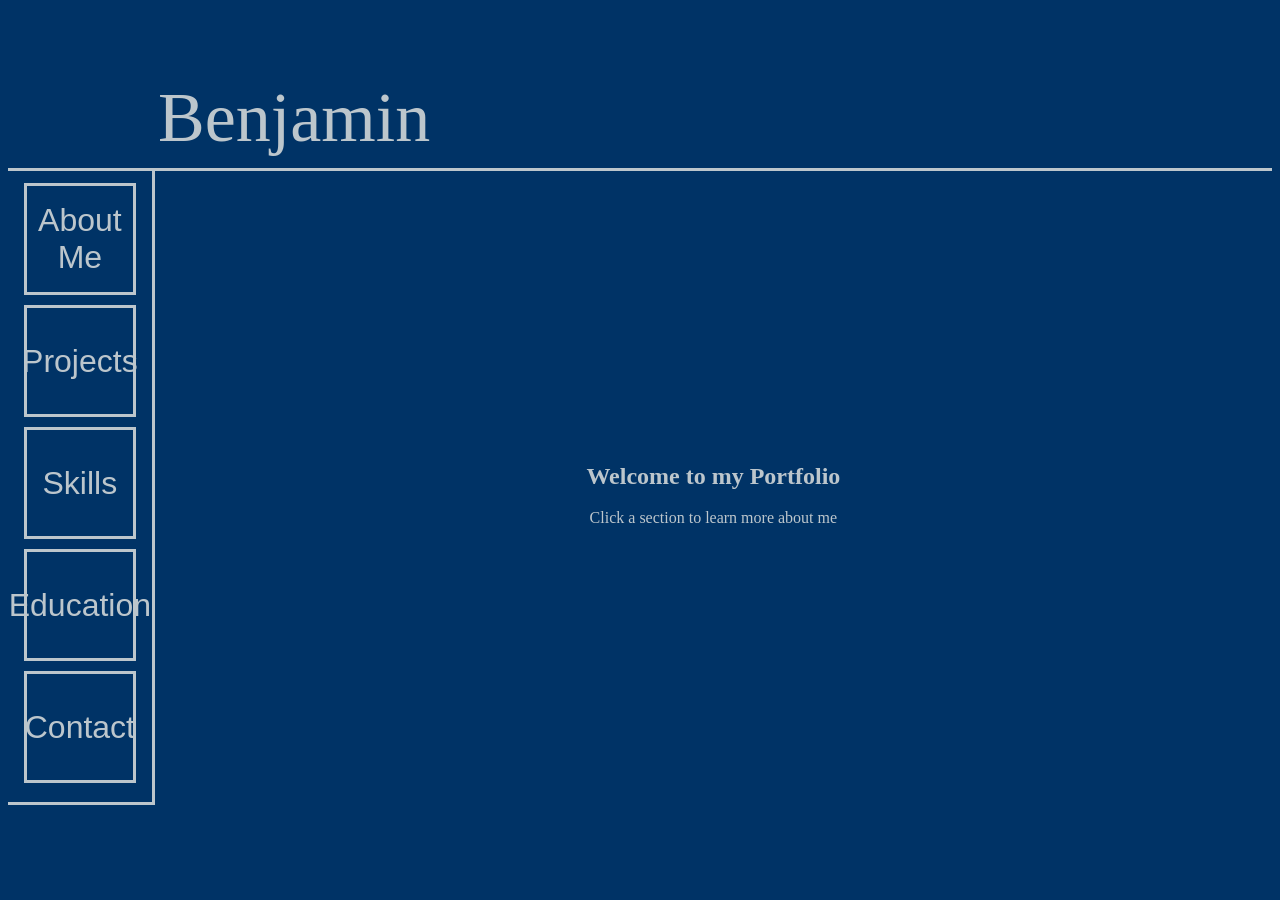
==== index.html @ 89cc456a "Add files via upload" ====
<!DOCTYPE html>
<html lang="en">
<head>
    <meta charset="UTF-8">
    <meta name="viewport" content="width=device-width, initial-scale=1.0">
    <link rel="stylesheet" href="style.css">
    <title>Document</title>
</head>
<body>
    <div>
        <div class="heading">
            <div class="name">
                <p>Benjamin Allison</p>
            </div>
        </div>
        <div class="content">
            <div class="left">
                <button class="card" onclick="openContent(event, 'about')">About Me</button>
                <button class="card" onclick="openContent(event, 'projects')">Projects</button>
                <button class="card" onclick="openContent(event, 'skills')">Skills</button>
                <button class="card" onclick="openContent(event, 'education')">Education</button>
                <button class="card" onclick="openContent(event, 'contact')">Contact</button>
            </div>
            <div class="right">
                <div id="default">
                    <h2>Welcome to my Portfolio</h2>
                    <p>Click a section to learn more about me</p>
                </div>
                <div id="about" class="card-content">
                <h>About Me</h>
                <p>
                    Hi, I’m Benjamin Allison, a computer science student with an associate degree in CS and a passion for using data to make a meaningful impact. I’m eager to explore opportunities in software development, data analytics, and backend engineering, where I can leverage my technical skills to solve real-world problems.
                </p>
                <h>My Work & Mission</h>
                <p>
                    Throughout my career, I’ve been driven by a desire to give back to the community through technology and problem-solving:
                </p>    
                <ul>
                    <li>Data for Social Good – At Cool Culture, I helped track down missing funds to ensure low-income families continued to have access to art.</li>
                    <li>Financial Management for Nonprofits – I worked with a nonprofit dedicated to helping displaced and abused women by ensuring their funds were managed effectively.</li>
                    <li>Education & Mentorship – For the past three years, I’ve been a substitute teacher, fostering a love of learning in children and shaping the next generation.</li>
                </ul>
                
                </div>
                <div id="education" class="card-content">
                    <h>Education</h>
                    <p>Bachelor of Science in Computer Science (Expected April 2025) | University of the People | GPA: 3.3+</p>
                    <p>Associate of Science in Computer Science (2024) | University of the People | GPA: 3.8</p>
                    <p>Certificate in Network and Application Security (2024) | University of the People</p>
                    <h>Relevant Coursework</h>
                    <ul>
                        <p>Web Development, Software Development </p>
                        <p>Data & Algorithms, Big Data, Information Retrieval</p>
                        <p>Operating Systems, Mobile App Development</p>
                        <p>Application Security, Databases</p>
                    </ul>
                </div>
                <div id="projects" class="card-content"> <div id="carousel" class="carousel">
                    <button class="carousel-prev" onclick="moveSlide(-1)">&#10094;</button>
                    <div class="carousel-slides">
                        <div class="carousel-slide project1">
                            <h1><a target="_blank" style=" color: inherit" href='https://genreinsights.vercel.app'>Steam Genre Insight</a></h1>
                            <p>The Steam Genre Distribution Site is a web application that analyzes a user's Steam library to provide insights into their game genre distribution, spending habits, and playtime allocation. The site also calculates genre diversity using Simpson's Diversity Index to help users understand their purchasing patterns.</p>
                            <h1>Key Features</h1>
                            <p>Retrieves a user's Steam library information via Steam's API</p>
                            <p>Calculates and visualizes genre distribution as a chart</p>
                            <p>Calculates Simpson's diversity index for genre variety assessment</p>
                            <h>Technologies</h>
                            <p>Python</p>
                            <p>Flask</p>
                            <p>PostgreSQL</p>
                            <p>HTML</p>
                            <p>CSS</p>
                            <p>JavaScript</p>
                            <p>Steam API</p>
                        </div>
                        <div class="carousel-slide">
                            <h><a target="_blank" style=" color: inherit" href='https://github.com/BenjaminAllison11/indexer'>Corpora Indexer</a></h>
                            <p>This project is a search engine that indexes a corpus of text documents. The indexer can be used to search for words in the corpus, and it will return a list of documents that contain the word, as well as the number of times the word appears in each document. The indexer also saves this information in a SQLite database.</p>
                            <h>Technologies</h>
                            <p>Python</p>
                            <p>SQLite</p>
                        </div>
                        <div class="carousel-slide">
                            <h><a target="_blank" style=" color: inherit" href='https://github.com/BenjaminAllison11/Graph-Coloring-Algorithm-Implementation'>Graph Coloring Algorithm Implementation</a></h>
                            <p>This project implements a graph coloring algorithm in Python, designed to solve the classic graph coloring problem. The algorithm determines the minimum number of colors required to color the vertices of a graph such that no two adjacent vertices share the same color. This implementation utilizes a backtracking approach to explore possible color assignments and efficiently find a valid solution.</p>
                            <h>Key Features</h>
                            <p>The graph is represented using an adjacency matrix, allowing for flexible representation of various graph structures.</p>
                            <p>Implements a recursive backtracking algorithm to explore different color combinations.</p>
                            <p>Includes a "safe" function to check if a color assignment is valid.</p>
                            <h>Technologies</h>
                            <p>Python</p>
                        </div>
                    </div>
                    <button class="carousel-next" onclick="moveSlide(1)">&#10095;</button>
                </div></div>
                <div id="skills" class="card-content"><h2>Skills</h2>
                    <ul>
                      <p><strong>Programming Languages:</strong> Python, JavaScript, Java</p>
                      <p><strong>Frontend:</strong> React, HTML, CSS, Tailwind CSS, Bootstrap</p>
                      <p><strong>Backend:</strong> Node.js, Express.js, Flask</p>
                      <p><strong>Database:</strong> PostgreSQL, MySQL</p>
                    </ul></div>
                <div id="contact" class="card-content"><a style=" color: inherit" href="mailto:email@example.com">Email: benjjallison@gmail.com</a>
                    <a style=" color: inherit" href="https://github.com/BenjaminAllison11">GitHub</a>
                    <a style=" color: inherit" href="https://www.linkedin.com/in/benjamin-allison-22947a272/">LinkedIn</a>
                    <a style=" color: inherit" href="Resume2_25.pdf">Resume</a>
                </div>
            </div>

        </div>
    </div>
    <script src="script.js"></script>
</body>
</html>
---- style.css ----
body{
    background-color: #003366;
}

.heading {
    background-color: #003366;
    margin: 0;
    padding: 0;
    overflow: hidden;
    display: flex;
    border-bottom: 3px solid #BCC6CC;
    height: 10rem;
}

.name {
    padding-right: 1000px;
    padding-left: 150px;
}

.name {
    font-size: 70px;
    color: #BCC6CC;
    text-align: center;
  }

.content{
    display: flex;
}
.card {
    border: 3px solid #BCC6CC;
    height:7rem;
    transition: 0.3s;
    text-align: center;
    width: 100%;
    display: flex;
    align-items: center;
    justify-content: center;
    background-color: #003366;
    margin-top: 10px;
    cursor: pointer;
    color: #BCC6CC;
    font-size: 2rem;
  }
.card:hover {
    box-shadow: 0 8px 16px 5px #BCC6CC;
  }
  

.left {
    padding: 2px 16px;
    width: 10%;
    overflow: hidden;
    border-bottom: 3px solid #BCC6CC
  } 

.card.active {
    background-color: #BCC6CC;
    color: #003366;
}

.right{
    padding-top: 10px;
    height: 39rem;
    border-left: 3px solid #BCC6CC;
    text-align: center;
    width: 100%;
    display: flex;
    align-items: center;
    justify-content: center;
    color: #BCC6CC;
    font-size: 1.70rem;
}

.card-content {
    display: none;
}


#default {
    display: block;
    text-align: center;
    font-size: 1rem;
    color: #BCC6CC;
}

.carousel {
    position: relative;
    width: 80%;
    margin: 0 auto;
    overflow: hidden;
}

.carousel-slides {
    display: flex;
    transition: transform 0.5s ease;
}

.carousel-slide {
    min-width: 100%;
    box-sizing: border-box;
    text-align: center;
    color: #BCC6CC;
}
.project1{
    font-size: .9rem;
}
.carousel-prev, .carousel-next {
    position: absolute;
    top: 50%;
    transform: translateY(-50%);
    background-color: #003366;
    color: #BCC6CC;
    border: none;
    padding: 10px;
    cursor: pointer;
    font-size: 2rem;
    z-index: 1;
}

.carousel-prev {
    left: 10px;
}

.carousel-next {
    right: 10px;
}

a:link {
    text-decoration: underline;
}

#contact a {
    padding-right: 10px;
    padding-left: 10px;
}
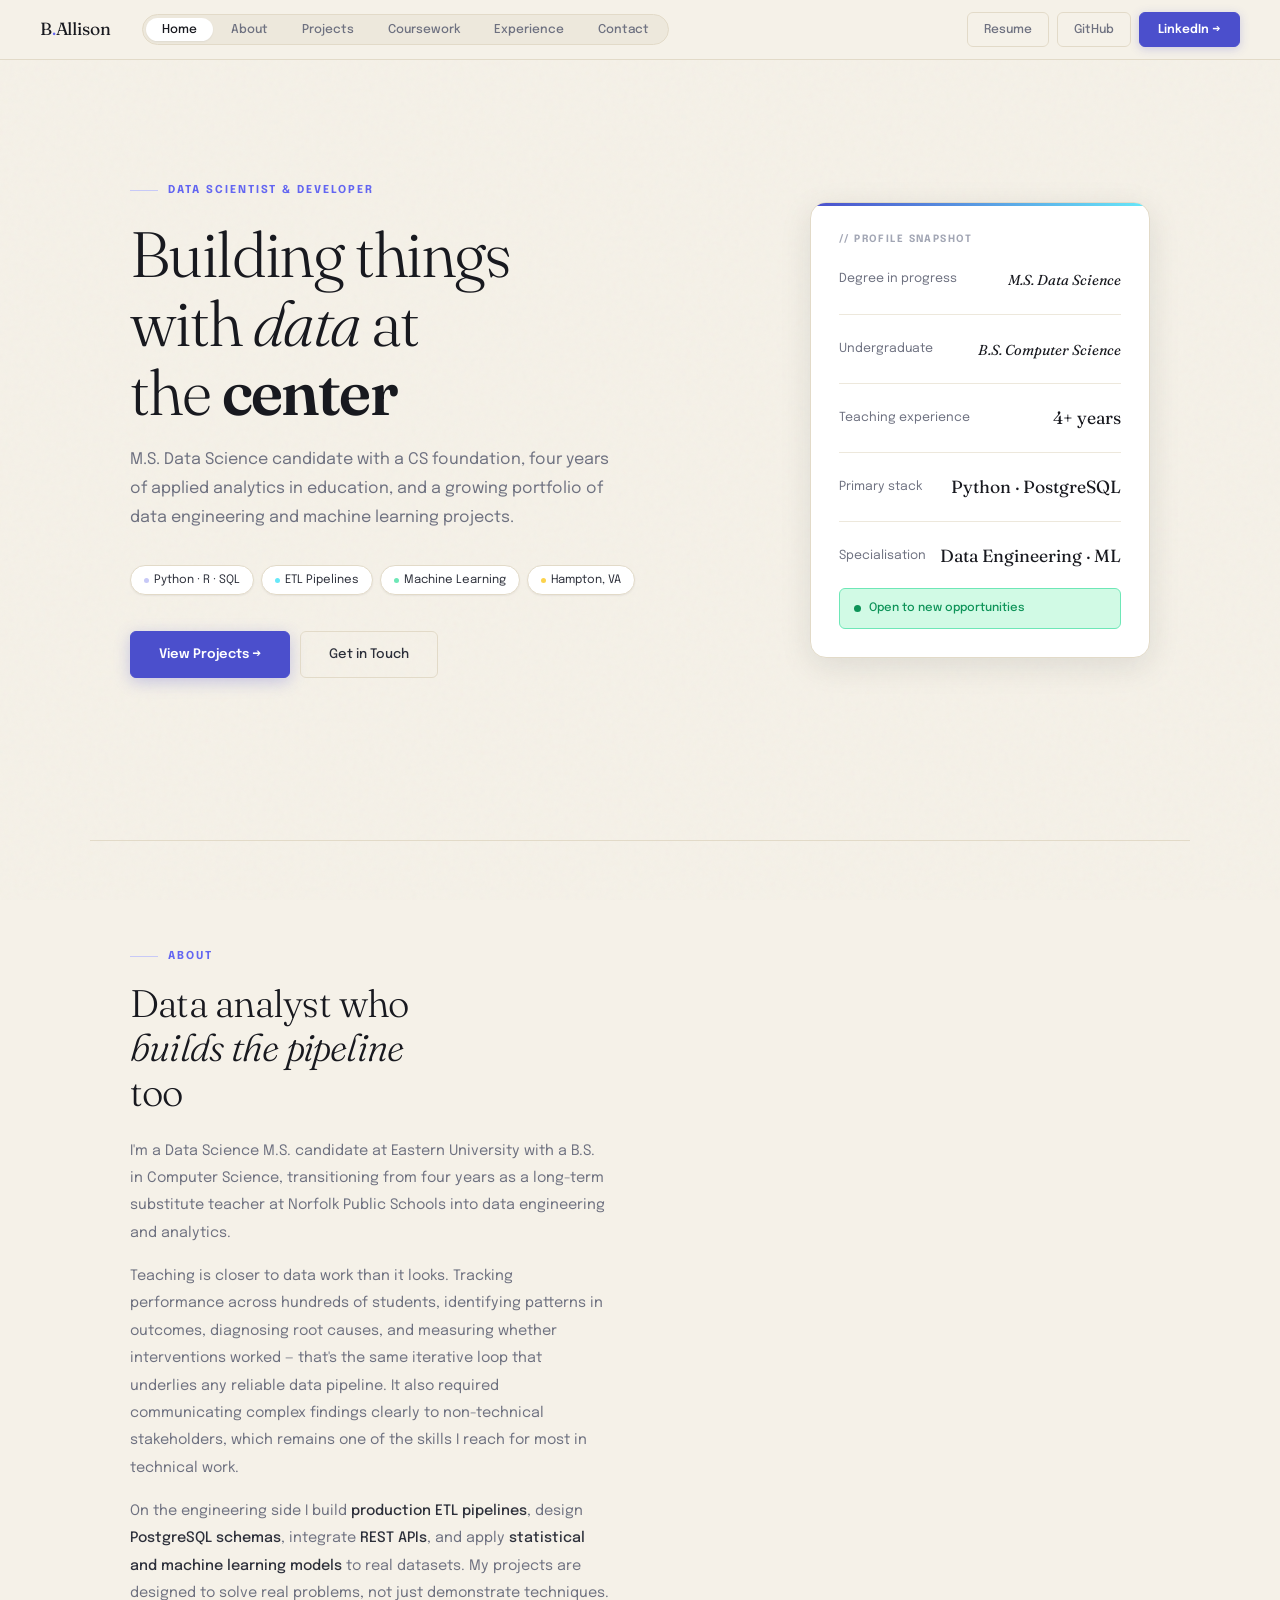
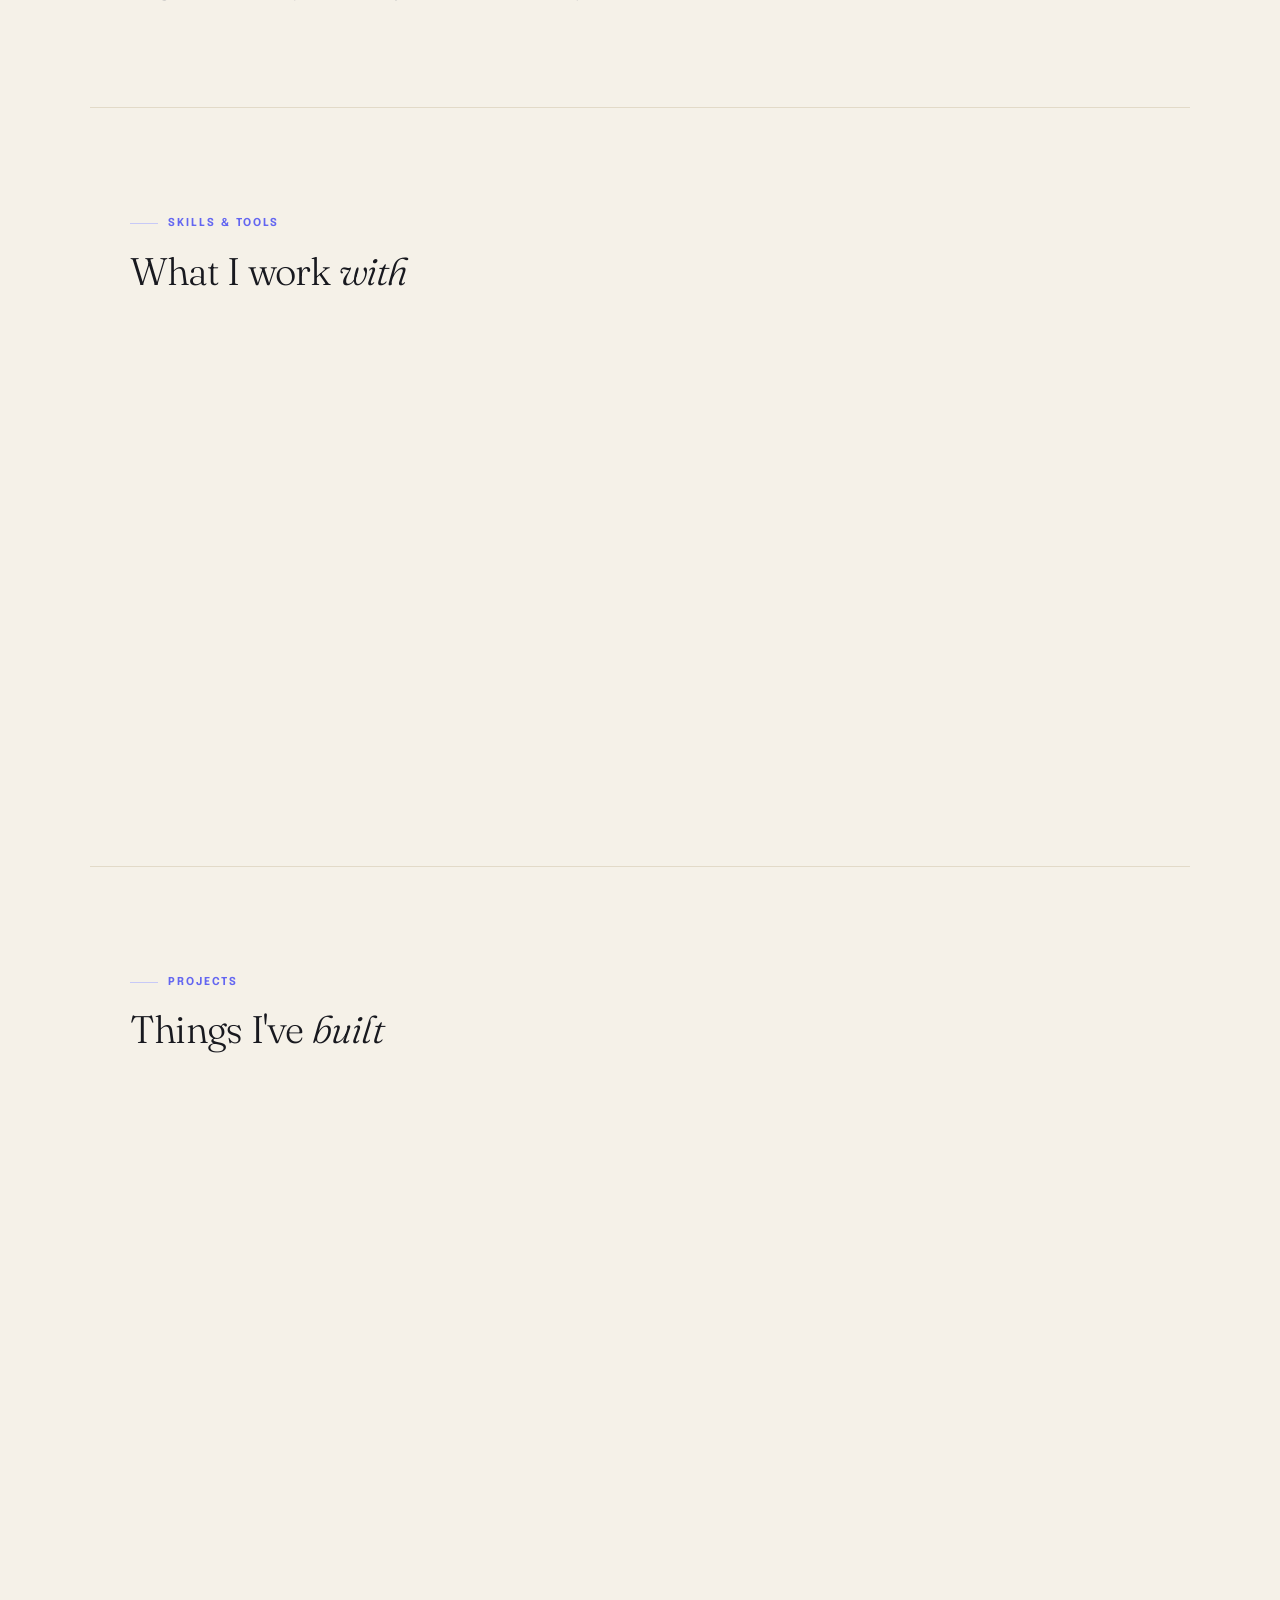
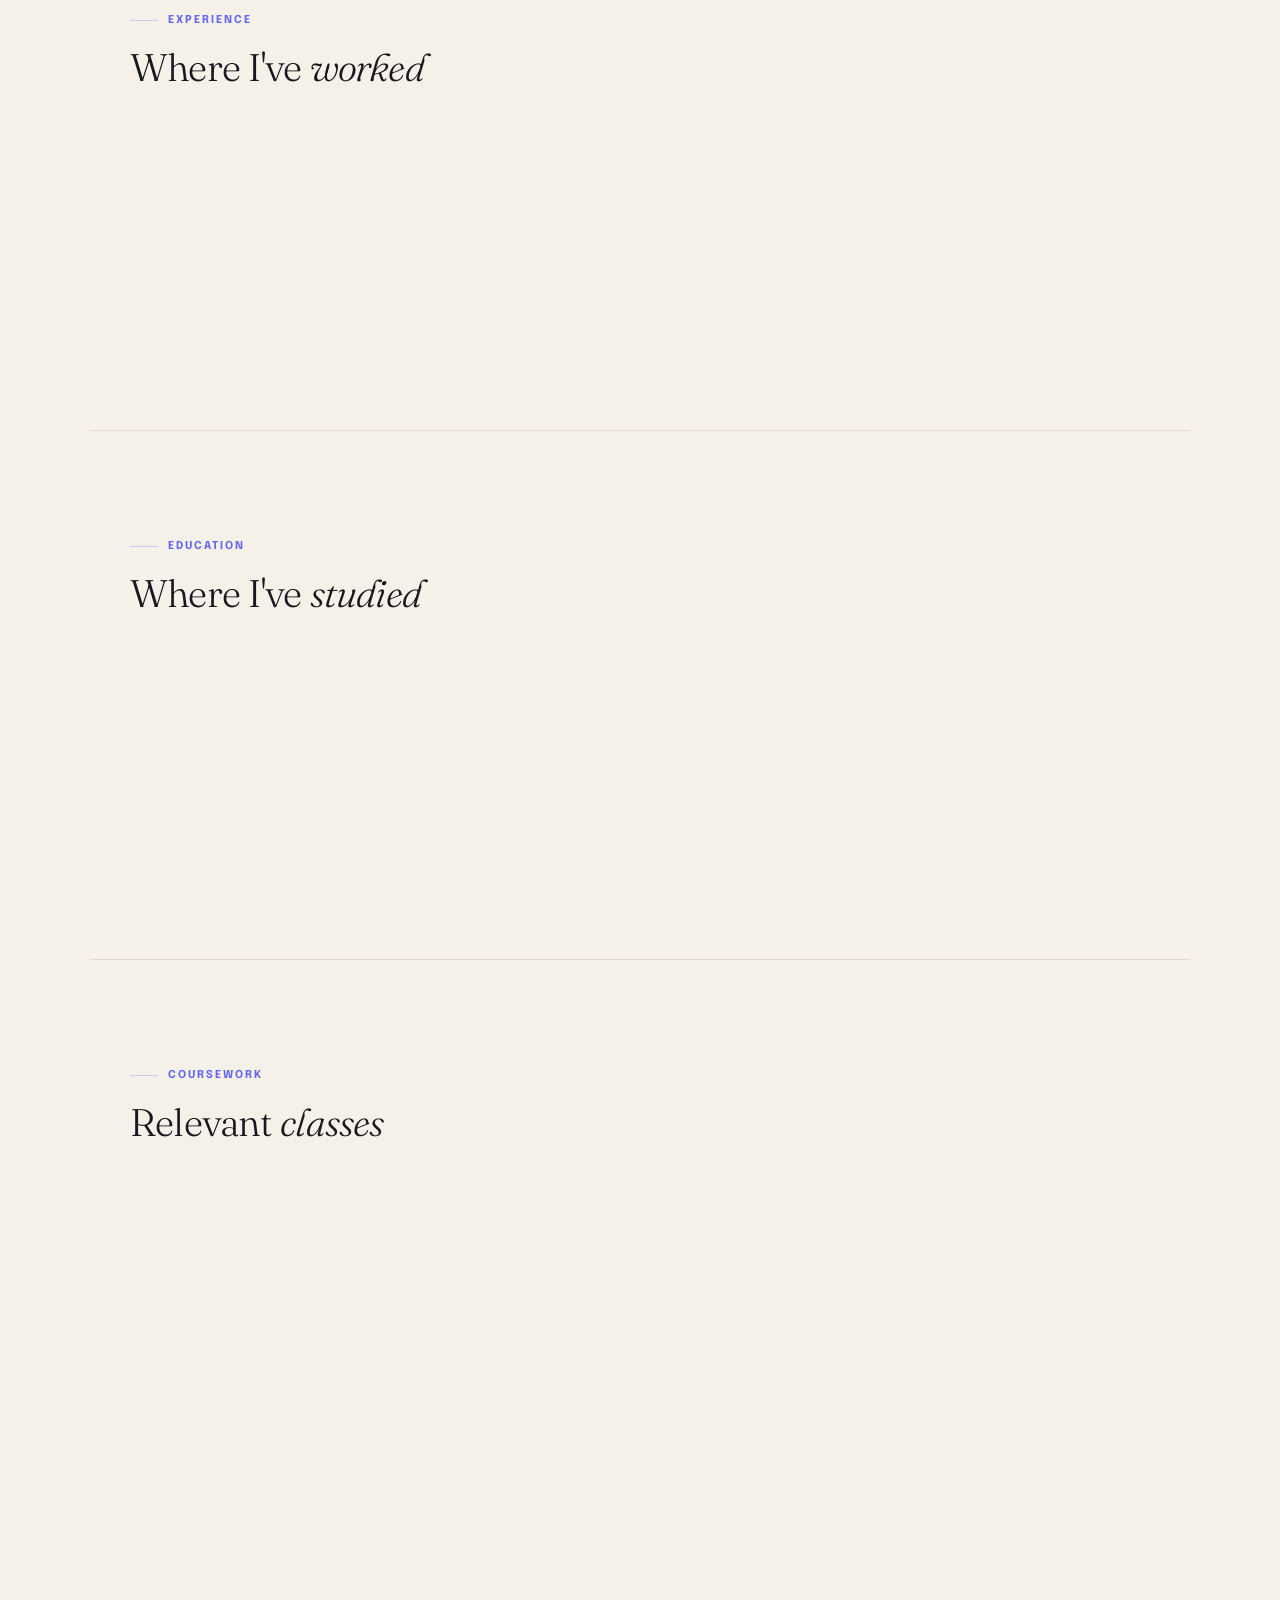
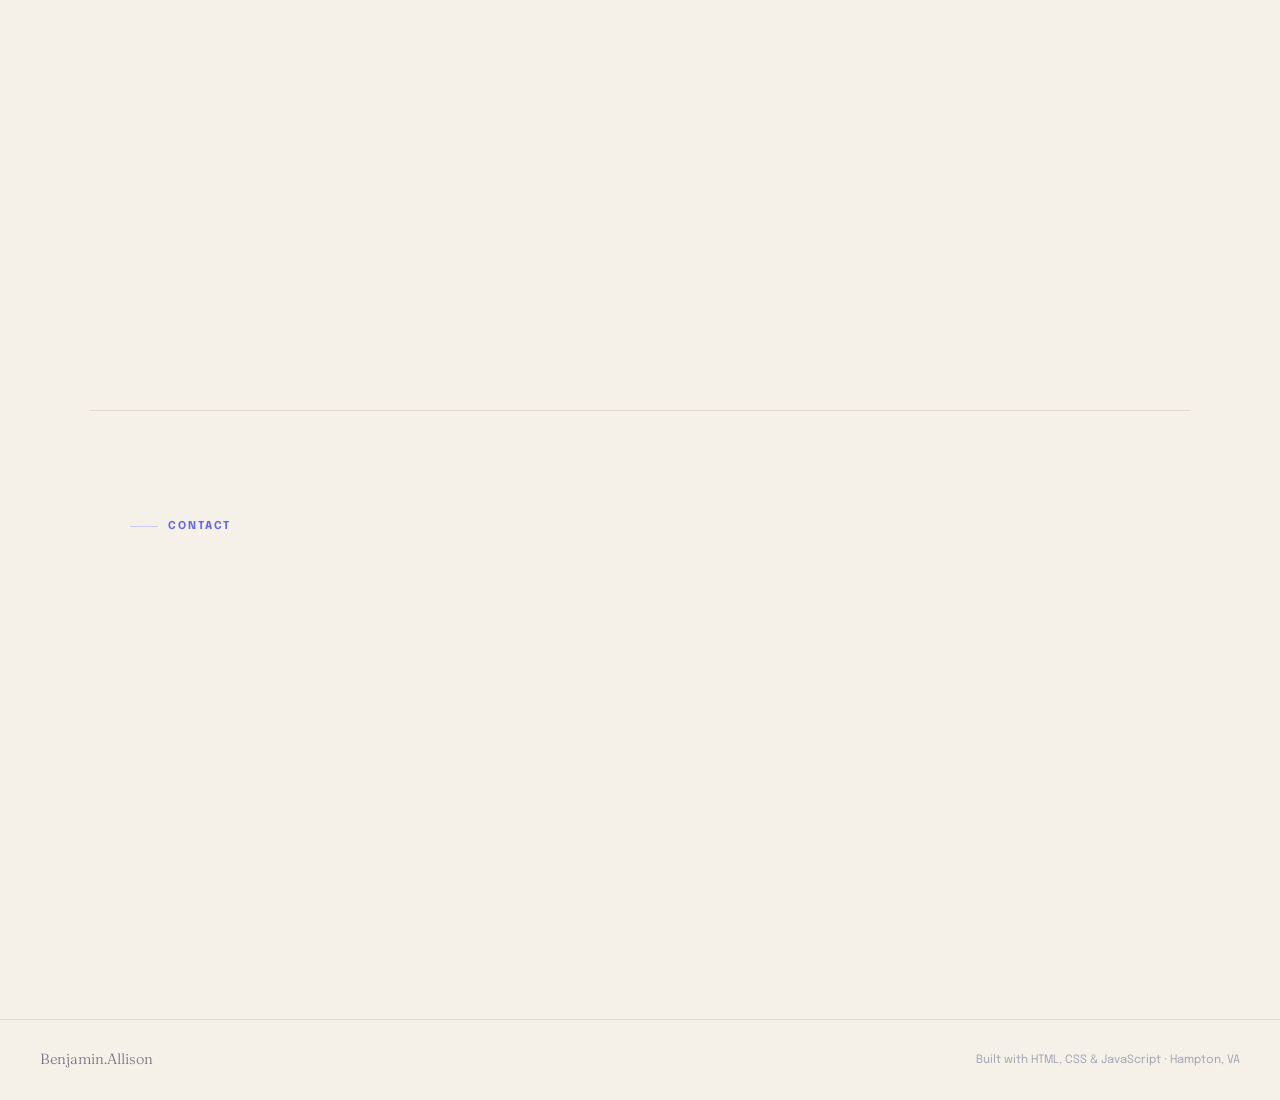
==== commit 71d0dea4: "Add files via upload" ====
--- a/index.html
+++ b/index.html
@@ -1,116 +1,1100 @@
-<!DOCTYPE html>
-<html lang="en">
-<head>
-    <meta charset="UTF-8">
-    <meta name="viewport" content="width=device-width, initial-scale=1.0">
-    <link rel="stylesheet" href="style.css">
-    <title>Document</title>
-</head>
-<body>
-    <div>
-        <div class="heading">
-            <div class="name">
-                <p>Benjamin Allison</p>
-            </div>
-        </div>
-        <div class="content">
-            <div class="left">
-                <button class="card" onclick="openContent(event, 'about')">About Me</button>
-                <button class="card" onclick="openContent(event, 'projects')">Projects</button>
-                <button class="card" onclick="openContent(event, 'skills')">Skills</button>
-                <button class="card" onclick="openContent(event, 'education')">Education</button>
-                <button class="card" onclick="openContent(event, 'contact')">Contact</button>
-            </div>
-            <div class="right">
-                <div id="default">
-                    <h2>Welcome to my Portfolio</h2>
-                    <p>Click a section to learn more about me</p>
-                </div>
-                <div id="about" class="card-content">
-                <h>About Me</h>
-                <p>
-                    Hi, I’m Benjamin Allison, a computer science student with an associate degree in CS and a passion for using data to make a meaningful impact. I’m eager to explore opportunities in software development, data analytics, and backend engineering, where I can leverage my technical skills to solve real-world problems.
-                </p>
-                <h>My Work & Mission</h>
-                <p>
-                    Throughout my career, I’ve been driven by a desire to give back to the community through technology and problem-solving:
-                </p>    
-                <ul>
-                    <li>Data for Social Good – At Cool Culture, I helped track down missing funds to ensure low-income families continued to have access to art.</li>
-                    <li>Financial Management for Nonprofits – I worked with a nonprofit dedicated to helping displaced and abused women by ensuring their funds were managed effectively.</li>
-                    <li>Education & Mentorship – For the past three years, I’ve been a substitute teacher, fostering a love of learning in children and shaping the next generation.</li>
-                </ul>
-                
-                </div>
-                <div id="education" class="card-content">
-                    <h>Education</h>
-                    <p>Bachelor of Science in Computer Science (Expected April 2025) | University of the People | GPA: 3.3+</p>
-                    <p>Associate of Science in Computer Science (2024) | University of the People | GPA: 3.8</p>
-                    <p>Certificate in Network and Application Security (2024) | University of the People</p>
-                    <h>Relevant Coursework</h>
-                    <ul>
-                        <p>Web Development, Software Development </p>
-                        <p>Data & Algorithms, Big Data, Information Retrieval</p>
-                        <p>Operating Systems, Mobile App Development</p>
-                        <p>Application Security, Databases</p>
-                    </ul>
-                </div>
-                <div id="projects" class="card-content"> <div id="carousel" class="carousel">
-                    <button class="carousel-prev" onclick="moveSlide(-1)">&#10094;</button>
-                    <div class="carousel-slides">
-                        <div class="carousel-slide project1">
-                            <h1><a target="_blank" style=" color: inherit" href='https://genreinsights.vercel.app'>Steam Genre Insight</a></h1>
-                            <p>The Steam Genre Distribution Site is a web application that analyzes a user's Steam library to provide insights into their game genre distribution, spending habits, and playtime allocation. The site also calculates genre diversity using Simpson's Diversity Index to help users understand their purchasing patterns.</p>
-                            <h1>Key Features</h1>
-                            <p>Retrieves a user's Steam library information via Steam's API</p>
-                            <p>Calculates and visualizes genre distribution as a chart</p>
-                            <p>Calculates Simpson's diversity index for genre variety assessment</p>
-                            <h>Technologies</h>
-                            <p>Python</p>
-                            <p>Flask</p>
-                            <p>PostgreSQL</p>
-                            <p>HTML</p>
-                            <p>CSS</p>
-                            <p>JavaScript</p>
-                            <p>Steam API</p>
-                        </div>
-                        <div class="carousel-slide">
-                            <h><a target="_blank" style=" color: inherit" href='https://github.com/BenjaminAllison11/indexer'>Corpora Indexer</a></h>
-                            <p>This project is a search engine that indexes a corpus of text documents. The indexer can be used to search for words in the corpus, and it will return a list of documents that contain the word, as well as the number of times the word appears in each document. The indexer also saves this information in a SQLite database.</p>
-                            <h>Technologies</h>
-                            <p>Python</p>
-                            <p>SQLite</p>
-                        </div>
-                        <div class="carousel-slide">
-                            <h><a target="_blank" style=" color: inherit" href='https://github.com/BenjaminAllison11/Graph-Coloring-Algorithm-Implementation'>Graph Coloring Algorithm Implementation</a></h>
-                            <p>This project implements a graph coloring algorithm in Python, designed to solve the classic graph coloring problem. The algorithm determines the minimum number of colors required to color the vertices of a graph such that no two adjacent vertices share the same color. This implementation utilizes a backtracking approach to explore possible color assignments and efficiently find a valid solution.</p>
-                            <h>Key Features</h>
-                            <p>The graph is represented using an adjacency matrix, allowing for flexible representation of various graph structures.</p>
-                            <p>Implements a recursive backtracking algorithm to explore different color combinations.</p>
-                            <p>Includes a "safe" function to check if a color assignment is valid.</p>
-                            <h>Technologies</h>
-                            <p>Python</p>
-                        </div>
-                    </div>
-                    <button class="carousel-next" onclick="moveSlide(1)">&#10095;</button>
-                </div></div>
-                <div id="skills" class="card-content"><h2>Skills</h2>
-                    <ul>
-                      <p><strong>Programming Languages:</strong> Python, JavaScript, Java</p>
-                      <p><strong>Frontend:</strong> React, HTML, CSS, Tailwind CSS, Bootstrap</p>
-                      <p><strong>Backend:</strong> Node.js, Express.js, Flask</p>
-                      <p><strong>Database:</strong> PostgreSQL, MySQL</p>
-                    </ul></div>
-                <div id="contact" class="card-content"><a style=" color: inherit" href="mailto:email@example.com">Email: benjjallison@gmail.com</a>
-                    <a style=" color: inherit" href="https://github.com/BenjaminAllison11">GitHub</a>
-                    <a style=" color: inherit" href="https://www.linkedin.com/in/benjamin-allison-22947a272/">LinkedIn</a>
-                    <a style=" color: inherit" href="Resume2_25.pdf">Resume</a>
-                </div>
-            </div>
-
-        </div>
-    </div>
-    <script src="script.js"></script>
-</body>
-</html>
-
+<!DOCTYPE html>
+<html lang="en">
+<head>
+<meta charset="UTF-8"/>
+<meta name="viewport" content="width=device-width,initial-scale=1.0"/>
+<title>Benjamin Allison — Data Scientist</title>
+<meta name="description" content="Portfolio of Benjamin Allison, Data Science MS candidate and software developer."/>
+<link rel="preconnect" href="https://fonts.googleapis.com"/>
+<link href="https://fonts.googleapis.com/css2?family=Fraunces:ital,opsz,wght@0,9..144,200;0,9..144,300;0,9..144,400;0,9..144,600;1,9..144,200;1,9..144,300;1,9..144,400&family=Epilogue:wght@300;400;500;600;700&display=swap" rel="stylesheet"/>
+<style>
+:root {
+  --cream:#F5F1E8;--cream2:#EDE8DC;--parchment:#E2DAC8;--parchment2:#D4CABB;
+  --ink:#18191F;--ink2:#2C2F3A;--muted:#6E7180;--muted2:#A2A6B4;
+  --indigo:#4B4FCC;--indigo2:#6366F1;--indigo-pale:#EEEFFE;--indigo-mid:#C7C9F7;
+  --green:#0D9358;--green-pale:#D1FAE5;--green-mid:#6EE7B7;
+  --amber:#C97A0A;--amber-pale:#FEF3C7;--amber-mid:#FCD34D;
+  --red:#C8392B;--red-pale:#FEE2E2;
+  --teal:#0891B2;--teal-pale:#CFFAFE;--teal-mid:#67E8F9;
+  --shadow-xs:0 1px 2px rgba(24,25,31,0.06);
+  --shadow-sm:0 2px 8px rgba(24,25,31,0.08);
+  --shadow-md:0 8px 32px rgba(24,25,31,0.10);
+  --shadow-lg:0 16px 48px rgba(24,25,31,0.12);
+  --r:10px;--r-sm:6px;--r-lg:16px;
+  --serif:'Fraunces',Georgia,serif;
+  --sans:'Epilogue',sans-serif;
+  --ease:cubic-bezier(0.22,1,0.36,1);
+  --nav-h:60px;
+}
+*,*::before,*::after{box-sizing:border-box;margin:0;padding:0}
+html{scroll-behavior:smooth}
+body{
+  background:var(--cream);color:var(--ink);
+  font-family:var(--sans);font-size:15px;line-height:1.6;
+  -webkit-font-smoothing:antialiased;
+}
+body::before{
+  content:'';position:fixed;inset:0;pointer-events:none;z-index:0;
+  background-image:url("data:image/svg+xml,%3Csvg viewBox='0 0 200 200' xmlns='http://www.w3.org/2000/svg'%3E%3Cfilter id='n'%3E%3CfeTurbulence type='fractalNoise' baseFrequency='0.85' numOctaves='4' stitchTiles='stitch'/%3E%3C/filter%3E%3Crect width='100%25' height='100%25' filter='url(%23n)' opacity='0.03'/%3E%3C/svg%3E");
+}
+a{color:inherit;text-decoration:none}
+button{cursor:pointer;font-family:var(--sans)}
+img{max-width:100%;display:block}
+
+/* ── Scrollbar ───────────────────────────────── */
+::-webkit-scrollbar{width:5px}
+::-webkit-scrollbar-track{background:var(--cream2)}
+::-webkit-scrollbar-thumb{background:var(--parchment2);border-radius:3px}
+
+/* ── Nav ─────────────────────────────────────── */
+nav{
+  position:fixed;top:0;left:0;right:0;z-index:100;height:var(--nav-h);
+  background:rgba(245,241,232,0.90);backdrop-filter:blur(16px);
+  border-bottom:1px solid var(--parchment);
+  display:flex;align-items:center;padding:0 40px;gap:24px;
+}
+.nav-logo{
+  font-family:var(--serif);font-size:1.1rem;font-weight:400;
+  letter-spacing:-0.01em;white-space:nowrap;
+}
+.nav-logo span{color:var(--indigo2)}
+.nav-links{
+  display:flex;gap:2px;background:var(--cream2);
+  border:1px solid var(--parchment);border-radius:24px;padding:3px;
+  margin-left:8px;
+}
+.nav-link{
+  padding:5px 16px;border-radius:20px;font-size:0.76rem;font-weight:500;
+  color:var(--muted);border:none;background:none;transition:all 0.15s;
+  white-space:nowrap;
+}
+.nav-link:hover{color:var(--ink)}
+.nav-link.active{background:white;color:var(--ink);box-shadow:var(--shadow-xs)}
+.nav-actions{margin-left:auto;display:flex;gap:8px;align-items:center}
+.btn-nav{
+  padding:7px 18px;border-radius:var(--r-sm);font-size:0.76rem;font-weight:600;
+  border:1px solid var(--indigo);background:var(--indigo);color:white;
+  box-shadow:0 2px 10px rgba(75,79,204,0.25);transition:all 0.15s;
+}
+.btn-nav:hover{background:var(--indigo2);border-color:var(--indigo2);transform:translateY(-1px)}
+.btn-ghost{
+  padding:7px 16px;border-radius:var(--r-sm);font-size:0.76rem;font-weight:500;
+  border:1px solid var(--parchment);background:none;color:var(--muted);transition:all 0.15s;
+}
+.btn-ghost:hover{border-color:var(--muted2);color:var(--ink)}
+
+/* ── Page wrapper ────────────────────────────── */
+.page{position:relative;z-index:1}
+section{padding:100px 40px;max-width:1100px;margin:0 auto}
+section:first-child{padding-top:calc(var(--nav-h) + 80px)}
+
+/* ── Eyebrow ─────────────────────────────────── */
+.eyebrow{
+  display:inline-flex;align-items:center;gap:10px;
+  font-size:0.68rem;font-weight:700;letter-spacing:0.18em;text-transform:uppercase;
+  color:var(--indigo2);margin-bottom:16px;
+}
+.eyebrow-line{width:28px;height:1px;background:var(--indigo-mid)}
+
+/* ── Hero ────────────────────────────────────── */
+#hero{
+  min-height:calc(100vh - var(--nav-h));
+  display:flex;align-items:center;
+  padding-top:calc(var(--nav-h) + 40px);
+  padding-bottom:80px;
+}
+.hero-inner{display:grid;grid-template-columns:1fr 340px;gap:80px;align-items:center;width:100%}
+.hero-label{
+  font-size:0.68rem;font-weight:700;letter-spacing:0.18em;text-transform:uppercase;
+  color:var(--indigo2);margin-bottom:20px;display:flex;align-items:center;gap:10px;
+}
+.hero-label::before{content:'';width:28px;height:1px;background:var(--indigo-mid)}
+.hero-title{
+  font-family:var(--serif);font-size:clamp(2.6rem,5vw,4rem);
+  font-weight:300;line-height:1.08;letter-spacing:-0.025em;margin-bottom:20px;
+}
+.hero-title em{font-style:italic;color:var(--ink)}
+.hero-title strong{font-weight:600}
+.hero-sub{
+  font-size:1rem;color:var(--muted);line-height:1.8;max-width:480px;margin-bottom:32px;
+}
+.hero-chips{display:flex;flex-wrap:wrap;gap:7px;margin-bottom:36px}
+.chip{
+  display:inline-flex;align-items:center;gap:5px;
+  padding:5px 13px;border-radius:20px;
+  background:white;border:1px solid var(--parchment);
+  font-size:0.73rem;color:var(--ink2);box-shadow:var(--shadow-xs);
+}
+.chip-dot{width:5px;height:5px;border-radius:50%;background:var(--indigo-mid)}
+.chip-dot.green{background:var(--green-mid)}
+.chip-dot.amber{background:var(--amber-mid)}
+.chip-dot.teal{background:var(--teal-mid)}
+.hero-ctas{display:flex;gap:10px;flex-wrap:wrap}
+.btn-primary{
+  padding:12px 28px;border-radius:var(--r-sm);font-size:0.82rem;font-weight:600;
+  background:var(--indigo);color:white;border:1px solid var(--indigo);
+  box-shadow:0 4px 16px rgba(75,79,204,0.28);transition:all 0.2s var(--ease);
+}
+.btn-primary:hover{background:var(--indigo2);transform:translateY(-2px);box-shadow:0 6px 20px rgba(75,79,204,0.35)}
+.btn-secondary{
+  padding:12px 28px;border-radius:var(--r-sm);font-size:0.82rem;font-weight:500;
+  background:none;color:var(--ink2);border:1px solid var(--parchment);
+  transition:all 0.2s var(--ease);
+}
+.btn-secondary:hover{border-color:var(--muted2);color:var(--ink);transform:translateY(-2px)}
+
+/* Hero card */
+.hero-card{
+  background:white;border:1px solid var(--parchment);border-radius:var(--r-lg);
+  padding:28px;box-shadow:var(--shadow-md);position:relative;overflow:hidden;
+}
+.hero-card::before{
+  content:'';position:absolute;top:0;left:0;right:0;height:3px;
+  background:linear-gradient(90deg,var(--indigo),var(--teal-mid));
+}
+.hero-card-label{
+  font-size:0.63rem;font-weight:700;letter-spacing:0.14em;text-transform:uppercase;
+  color:var(--muted2);margin-bottom:18px;
+}
+.hero-stat-row{display:flex;flex-direction:column;gap:14px}
+.hero-stat{display:flex;align-items:center;justify-content:space-between;gap:12px}
+.hero-stat-label{font-size:0.78rem;color:var(--muted)}
+.hero-stat-val{
+  font-family:var(--serif);font-size:1.1rem;font-weight:400;
+  color:var(--ink);text-align:right;
+}
+.hero-stat-val em{font-style:italic;color:var(--ink);font-size:0.9rem}
+.hero-divider{height:1px;background:var(--cream2);margin:6px 0}
+.status-row{
+  display:flex;align-items:center;gap:8px;margin-top:18px;
+  padding:10px 14px;background:var(--green-pale);
+  border:1px solid var(--green-mid);border-radius:var(--r-sm);
+}
+.status-dot{width:7px;height:7px;border-radius:50%;background:var(--green);flex-shrink:0;animation:pulse 2s infinite}
+@keyframes pulse{0%,100%{opacity:1}50%{opacity:0.4}}
+.status-text{font-size:0.73rem;color:var(--green);font-weight:500}
+
+/* ── Section divider ─────────────────────────── */
+.section-divider{height:1px;background:var(--parchment);max-width:1100px;margin:0 auto}
+
+/* ── About ───────────────────────────────────── */
+#about .about-grid{
+  display:grid;grid-template-columns:1fr 1fr;gap:60px;align-items:start;
+}
+.about-title{
+  font-family:var(--serif);font-size:clamp(1.8rem,3vw,2.4rem);
+  font-weight:300;line-height:1.15;letter-spacing:-0.02em;margin-bottom:24px;
+}
+.about-title em{font-style:italic;color:var(--ink)}
+.about-body{font-size:0.9rem;color:var(--muted);line-height:1.9;display:flex;flex-direction:column;gap:16px}
+.about-body strong{color:var(--ink2);font-weight:500}
+.about-right{display:flex;flex-direction:column;gap:14px}
+.about-card{
+  background:white;border:1px solid var(--parchment);border-radius:var(--r);
+  padding:20px 22px;box-shadow:var(--shadow-xs);
+  display:flex;align-items:flex-start;gap:14px;
+  transition:box-shadow 0.2s,transform 0.2s var(--ease);
+}
+.about-card:hover{box-shadow:var(--shadow-sm);transform:translateY(-2px)}
+.about-card-icon{
+  width:36px;height:36px;border-radius:8px;flex-shrink:0;
+  display:flex;align-items:center;justify-content:center;font-size:1rem;
+}
+.icon-indigo{background:var(--indigo-pale)}
+.icon-green{background:var(--green-pale)}
+.icon-amber{background:var(--amber-pale)}
+.icon-teal{background:var(--teal-pale)}
+.about-card-title{font-size:0.82rem;font-weight:600;color:var(--ink2);margin-bottom:3px}
+.about-card-body{font-size:0.76rem;color:var(--muted);line-height:1.6}
+
+/* ── Skills ──────────────────────────────────── */
+#skills{background:none}
+.skills-title{
+  font-family:var(--serif);font-size:clamp(1.8rem,3vw,2.4rem);
+  font-weight:300;line-height:1.15;letter-spacing:-0.02em;margin-bottom:40px;
+}
+.skills-title em{font-style:italic;color:var(--ink)}
+.skills-grid{display:grid;grid-template-columns:repeat(3,1fr);gap:14px}
+.skill-card{
+  background:white;border:1px solid var(--parchment);border-radius:var(--r);
+  padding:22px 24px;box-shadow:var(--shadow-xs);
+  transition:box-shadow 0.2s,transform 0.2s var(--ease);
+}
+.skill-card:hover{box-shadow:var(--shadow-sm);transform:translateY(-2px)}
+.skill-card-header{
+  display:flex;align-items:center;gap:10px;margin-bottom:16px;
+  padding-bottom:12px;border-bottom:1px solid var(--cream2);
+}
+.skill-card-icon{
+  width:28px;height:28px;border-radius:6px;
+  display:flex;align-items:center;justify-content:center;font-size:0.82rem;flex-shrink:0;
+}
+.skill-card-title{font-size:0.73rem;font-weight:700;letter-spacing:0.1em;text-transform:uppercase;color:var(--muted)}
+.skill-tags{display:flex;flex-wrap:wrap;gap:6px}
+.skill-tag{
+  padding:3px 10px;border-radius:12px;font-size:0.71rem;font-weight:500;
+  background:var(--cream2);color:var(--ink2);border:1px solid var(--parchment);
+}
+.skill-tag.accent{background:var(--indigo-pale);color:var(--indigo);border-color:var(--indigo-mid)}
+.skill-tag.green{background:var(--green-pale);color:var(--green);border-color:var(--green-mid)}
+.skill-tag.amber{background:var(--amber-pale);color:var(--amber);border-color:var(--amber-mid)}
+.skill-tag.teal{background:var(--teal-pale);color:var(--teal);border-color:var(--teal-mid)}
+
+/* ── Projects ────────────────────────────────── */
+#projects .projects-title{
+  font-family:var(--serif);font-size:clamp(1.8rem,3vw,2.4rem);
+  font-weight:300;line-height:1.15;letter-spacing:-0.02em;margin-bottom:40px;
+}
+#projects .projects-title em{font-style:italic;color:var(--ink)}
+.projects-grid{display:grid;grid-template-columns:1fr 1fr;gap:18px}
+.project-card{
+  background:white;border:1px solid var(--parchment);border-radius:var(--r-lg);
+  box-shadow:var(--shadow-sm);overflow:hidden;
+  transition:box-shadow 0.25s,transform 0.25s var(--ease);
+  display:flex;flex-direction:column;
+}
+.project-card:hover{box-shadow:var(--shadow-lg);transform:translateY(-4px)}
+.project-card.featured{grid-column:1/-1}
+.project-card-top{
+  padding:28px 28px 20px;border-bottom:1px solid var(--cream2);
+  position:relative;
+}
+.project-bar{
+  position:absolute;top:0;left:0;right:0;height:3px;
+}
+.bar-indigo{background:linear-gradient(90deg,var(--indigo),var(--indigo2))}
+.bar-teal{background:linear-gradient(90deg,var(--teal),var(--teal-mid))}
+.bar-green{background:linear-gradient(90deg,var(--green),var(--green-mid))}
+.bar-amber{background:linear-gradient(90deg,var(--amber),var(--amber-mid))}
+.project-type{
+  font-size:0.63rem;font-weight:700;letter-spacing:0.16em;text-transform:uppercase;
+  color:var(--muted2);margin-bottom:10px;margin-top:4px;
+}
+.project-name{
+  font-family:var(--serif);font-size:1.35rem;font-weight:400;
+  letter-spacing:-0.01em;color:var(--ink);margin-bottom:10px;
+}
+.project-name em{font-style:italic;color:var(--ink)}
+.project-desc{font-size:0.82rem;color:var(--muted);line-height:1.75}
+.project-card-bottom{padding:18px 28px;display:flex;flex-direction:column;gap:14px;flex:1}
+.project-stack{display:flex;flex-wrap:wrap;gap:6px}
+.stack-tag{
+  padding:3px 10px;border-radius:12px;font-size:0.70rem;font-weight:500;
+  background:var(--cream2);color:var(--ink2);border:1px solid var(--parchment);
+}
+.project-meta-row{
+  display:flex;align-items:center;justify-content:space-between;
+  margin-top:auto;padding-top:10px;border-top:1px solid var(--cream2);
+}
+.project-link{
+  display:inline-flex;align-items:center;gap:5px;
+  font-size:0.73rem;font-weight:600;color:var(--indigo);
+  transition:gap 0.15s;
+}
+.project-link:hover{gap:8px}
+.project-link-arrow{font-size:0.85rem}
+.project-status{
+  font-size:0.65rem;font-weight:700;letter-spacing:0.1em;text-transform:uppercase;
+  padding:3px 9px;border-radius:10px;
+}
+.status-live{background:var(--green-pale);color:var(--green);border:1px solid var(--green-mid)}
+.status-dev{background:var(--amber-pale);color:var(--amber);border:1px solid var(--amber-mid)}
+.status-request{background:var(--indigo-pale);color:var(--indigo);border:1px solid var(--indigo-mid)}
+
+/* Featured project extras */
+.featured-grid{display:grid;grid-template-columns:1fr 1fr;gap:0}
+.featured-left{padding:32px 32px 28px;border-right:1px solid var(--cream2);border-bottom:1px solid var(--cream2)}
+.featured-right{padding:32px 32px 28px;border-bottom:1px solid var(--cream2)}
+.featured-bottom{padding:22px 32px;display:flex;align-items:center;justify-content:space-between;flex-wrap:wrap;gap:14px}
+
+/* ── Experience ──────────────────────────────── */
+#experience .exp-title{
+  font-family:var(--serif);font-size:clamp(1.8rem,3vw,2.4rem);
+  font-weight:300;line-height:1.15;letter-spacing:-0.02em;margin-bottom:40px;
+}
+#experience .exp-title em{font-style:italic;color:var(--ink)}
+.exp-grid{display:flex;flex-direction:column;gap:14px}
+.exp-card{
+  background:white;border:1px solid var(--parchment);border-radius:var(--r);
+  padding:24px 26px;box-shadow:var(--shadow-xs);
+  display:grid;grid-template-columns:1fr auto;gap:16px;align-items:start;
+  transition:box-shadow 0.2s,transform 0.2s var(--ease);
+}
+.exp-card:hover{box-shadow:var(--shadow-sm);transform:translateY(-2px)}
+.exp-role{font-size:0.96rem;font-weight:600;color:var(--ink);margin-bottom:3px}
+.exp-org{font-size:0.82rem;color:var(--indigo2);font-weight:500;margin-bottom:10px}
+.exp-desc{font-size:0.82rem;color:var(--muted);line-height:1.75}
+.exp-period{
+  font-size:0.72rem;color:var(--muted2);white-space:nowrap;
+  padding:4px 11px;border-radius:12px;background:var(--cream2);
+  border:1px solid var(--parchment);font-weight:500;
+}
+
+/* ── Education ───────────────────────────────── */
+#education .edu-title{
+  font-family:var(--serif);font-size:clamp(1.8rem,3vw,2.4rem);
+  font-weight:300;line-height:1.15;letter-spacing:-0.02em;margin-bottom:40px;
+}
+#education .edu-title em{font-style:italic;color:var(--ink)}
+.edu-grid{display:grid;grid-template-columns:1fr 1fr;gap:14px}
+.edu-card{
+  background:white;border:1px solid var(--parchment);border-radius:var(--r);
+  padding:24px 26px;box-shadow:var(--shadow-xs);overflow:hidden;position:relative;
+  transition:box-shadow 0.2s,transform 0.2s var(--ease);
+}
+.edu-card:hover{box-shadow:var(--shadow-sm);transform:translateY(-2px)}
+.edu-card::after{
+  content:'';position:absolute;bottom:-20px;right:-20px;
+  width:80px;height:80px;border-radius:50%;
+  background:var(--indigo-pale);opacity:0.6;
+}
+.edu-degree{font-family:var(--serif);font-size:1rem;font-weight:400;color:var(--ink);margin-bottom:4px;line-height:1.3}
+.edu-school{font-size:0.8rem;color:var(--indigo2);font-weight:500;margin-bottom:12px}
+.edu-detail{font-size:0.76rem;color:var(--muted);line-height:1.65}
+.edu-year{
+  display:inline-block;margin-top:12px;
+  font-size:0.65rem;font-weight:700;letter-spacing:0.1em;text-transform:uppercase;
+  padding:3px 9px;border-radius:10px;
+  background:var(--indigo-pale);color:var(--indigo);border:1px solid var(--indigo-mid);
+}
+
+/* ── Contact ─────────────────────────────────── */
+#contact{padding-bottom:120px}
+.contact-inner{
+  background:white;border:1px solid var(--parchment);border-radius:var(--r-lg);
+  padding:56px;box-shadow:var(--shadow-md);
+  display:grid;grid-template-columns:1fr 1fr;gap:60px;align-items:center;
+  position:relative;overflow:hidden;
+}
+.contact-inner::before{
+  content:'';position:absolute;top:0;left:0;right:0;height:3px;
+  background:linear-gradient(90deg,var(--indigo),var(--teal-mid),var(--green-mid));
+}
+.contact-title{
+  font-family:var(--serif);font-size:clamp(1.8rem,3vw,2.6rem);
+  font-weight:300;line-height:1.15;letter-spacing:-0.02em;margin-bottom:16px;
+}
+.contact-title em{font-style:italic;color:var(--ink)}
+.contact-sub{font-size:0.88rem;color:var(--muted);line-height:1.8}
+.contact-links{display:flex;flex-direction:column;gap:10px}
+.contact-link-item{
+  display:flex;align-items:center;gap:14px;
+  padding:14px 18px;border-radius:var(--r);
+  background:var(--cream);border:1px solid var(--parchment);
+  transition:all 0.2s var(--ease);
+}
+.contact-link-item:hover{
+  background:white;border-color:var(--indigo-mid);
+  box-shadow:var(--shadow-sm);transform:translateX(4px);
+}
+.contact-link-icon{
+  width:36px;height:36px;border-radius:8px;flex-shrink:0;
+  display:flex;align-items:center;justify-content:center;font-size:1rem;
+}
+.contact-link-label{font-size:0.73rem;color:var(--muted);margin-bottom:1px}
+.contact-link-val{font-size:0.84rem;font-weight:500;color:var(--ink2)}
+
+/* ── Coursework ───────────────────────────────── */
+#coursework .course-title{
+  font-family:var(--serif);font-size:clamp(1.8rem,3vw,2.4rem);
+  font-weight:300;line-height:1.15;letter-spacing:-0.02em;margin-bottom:40px;
+}
+#coursework .course-title em{font-style:italic;color:var(--ink)}
+.course-grid{display:grid;grid-template-columns:repeat(3,1fr);gap:14px}
+.course-card{
+  background:white;border:1px solid var(--parchment);border-radius:var(--r);
+  padding:0;box-shadow:var(--shadow-xs);overflow:hidden;
+  transition:box-shadow 0.2s,transform 0.2s var(--ease);
+  display:flex;flex-direction:column;
+}
+.course-card:hover{box-shadow:var(--shadow-sm);transform:translateY(-2px)}
+.course-card-bar{height:3px}
+.course-card-body{padding:18px 20px;flex:1;display:flex;flex-direction:column;gap:10px}
+.course-code{
+  font-size:0.63rem;font-weight:700;letter-spacing:0.14em;text-transform:uppercase;color:var(--muted2);
+}
+.course-name{
+  font-family:var(--serif);font-size:0.96rem;font-weight:400;
+  color:var(--ink);line-height:1.3;
+}
+.course-desc{font-size:0.76rem;color:var(--muted);line-height:1.65;flex:1}
+.course-card-footer{
+  padding:10px 20px;border-top:1px solid var(--cream2);
+  display:flex;align-items:center;justify-content:space-between;flex-wrap:wrap;gap:6px;
+}
+.course-tools{display:flex;flex-wrap:wrap;gap:5px}
+.course-tool{
+  font-size:0.67rem;font-weight:500;padding:2px 8px;border-radius:10px;
+  background:var(--cream2);color:var(--ink2);border:1px solid var(--parchment);
+}
+.course-status{
+  font-size:0.63rem;font-weight:700;letter-spacing:0.1em;text-transform:uppercase;
+  padding:2px 8px;border-radius:10px;
+}
+.cs-done{background:var(--green-pale);color:var(--green);border:1px solid var(--green-mid)}
+.cs-progress{background:var(--indigo-pale);color:var(--indigo);border:1px solid var(--indigo-mid)}
+.cs-upcoming{background:var(--amber-pale);color:var(--amber);border:1px solid var(--amber-mid)}
+
+/* ── Footer ──────────────────────────────────── */
+footer{
+  border-top:1px solid var(--parchment);
+  padding:28px 40px;display:flex;align-items:center;justify-content:space-between;
+  position:relative;z-index:1;
+}
+.footer-logo{font-family:var(--serif);font-size:0.92rem;font-weight:300;color:var(--muted)}
+.footer-logo span{color:var(--indigo2)}
+.footer-note{font-size:0.72rem;color:var(--muted2)}
+
+/* ── Reveal animation ────────────────────────── */
+.reveal{opacity:0;transform:translateY(20px);transition:opacity 0.6s var(--ease),transform 0.6s var(--ease)}
+.reveal.visible{opacity:1;transform:none}
+
+/* ── Responsive ──────────────────────────────── */
+@media(max-width:900px){
+  nav{padding:0 20px}
+  .nav-links{display:none}
+  section{padding:72px 20px}
+  .hero-inner{grid-template-columns:1fr;gap:40px}
+  .hero-card{display:none}
+  .about-grid{grid-template-columns:1fr}
+  .skills-grid{grid-template-columns:1fr 1fr}
+  .course-grid{grid-template-columns:1fr 1fr}
+  .projects-grid{grid-template-columns:1fr}
+  .project-card.featured{grid-column:auto}
+  .featured-grid{grid-template-columns:1fr}
+  .featured-left{border-right:none}
+  .edu-grid{grid-template-columns:1fr}
+  .contact-inner{grid-template-columns:1fr;padding:36px}
+}
+@media(max-width:600px){
+  .skills-grid{grid-template-columns:1fr}
+  .course-grid{grid-template-columns:1fr}
+}
+</style>
+</head>
+<body>
+
+<!-- ── Nav ───────────────────────────────────── -->
+<nav>
+  <div class="nav-logo">B<span>.</span>Allison</div>
+  <div class="nav-links">
+    <button class="nav-link active" onclick="scrollTo('hero')">Home</button>
+    <button class="nav-link" onclick="scrollTo('about')">About</button>
+    <button class="nav-link" onclick="scrollTo('projects')">Projects</button>
+    <button class="nav-link" onclick="scrollTo('coursework')">Coursework</button>
+    <button class="nav-link" onclick="scrollTo('experience')">Experience</button>
+    <button class="nav-link" onclick="scrollTo('contact')">Contact</button>
+  </div>
+  <div class="nav-actions">
+    <a href="BenAResume.pdf" target="_blank" rel="noopener" class="btn-ghost">Resume</a>
+    <a href="https://github.com/BenjaminAllison11" target="_blank" rel="noopener" class="btn-ghost">GitHub</a>
+    <a href="https://linkedin.com/in/benjamin-allison-22947a272" target="_blank" rel="noopener" class="btn-nav">LinkedIn →</a>
+    
+  </div>
+</nav>
+
+<div class="page">
+
+<!-- ── Hero ──────────────────────────────────── -->
+<section id="hero">
+  <div class="hero-inner">
+    <div class="hero-left">
+      <div class="hero-label">Data Scientist & Developer</div>
+      <h1 class="hero-title">
+        Building things<br>
+        with <em>data</em> at<br>
+        the <strong>center</strong>
+      </h1>
+      <p class="hero-sub">
+        M.S. Data Science candidate with a CS foundation, four years of applied analytics in education, and a growing portfolio of data engineering and machine learning projects.
+      </p>
+      <div class="hero-chips">
+        <span class="chip"><span class="chip-dot"></span>Python · R · SQL</span>
+        <span class="chip"><span class="chip-dot teal"></span>ETL Pipelines</span>
+        <span class="chip"><span class="chip-dot green"></span>Machine Learning</span>
+        <span class="chip"><span class="chip-dot amber"></span>Hampton, VA</span>
+      </div>
+      <div class="hero-ctas">
+        <a href="#projects" class="btn-primary" onclick="document.querySelector('#projects').scrollIntoView({behavior:'smooth'});return false">View Projects →</a>
+        <a href="mailto:benjjallison@gmail.com" class="btn-secondary">Get in Touch</a>
+      </div>
+    </div>
+
+    <div class="hero-card reveal">
+      <div class="hero-card-label">// Profile snapshot</div>
+      <div class="hero-stat-row">
+        <div class="hero-stat">
+          <span class="hero-stat-label">Degree in progress</span>
+          <span class="hero-stat-val"><em>M.S. Data Science</em></span>
+        </div>
+        <div class="hero-divider"></div>
+        <div class="hero-stat">
+          <span class="hero-stat-label">Undergraduate</span>
+          <span class="hero-stat-val"><em>B.S. Computer Science</em></span>
+        </div>
+        <div class="hero-divider"></div>
+        <div class="hero-stat">
+          <span class="hero-stat-label">Teaching experience</span>
+          <span class="hero-stat-val">4+ years</span>
+        </div>
+        <div class="hero-divider"></div>
+        <div class="hero-stat">
+          <span class="hero-stat-label">Primary stack</span>
+          <span class="hero-stat-val">Python · PostgreSQL</span>
+        </div>
+        <div class="hero-divider"></div>
+        <div class="hero-stat">
+          <span class="hero-stat-label">Specialisation</span>
+          <span class="hero-stat-val">Data Engineering · ML</span>
+        </div>
+      </div>
+      <div class="status-row">
+        <span class="status-dot"></span>
+        <span class="status-text">Open to new opportunities</span>
+      </div>
+    </div>
+  </div>
+</section>
+
+<div class="section-divider"></div>
+
+<!-- ── About ──────────────────────────────────── -->
+<section id="about">
+  <div class="eyebrow"><span class="eyebrow-line"></span>About</div>
+  <div class="about-grid">
+    <div>
+      <h2 class="about-title">
+        Data analyst who<br><em>builds the pipeline</em><br>too
+      </h2>
+      <div class="about-body">
+        <p>I'm a Data Science M.S. candidate at Eastern University with a B.S. in Computer Science, transitioning from four years as a long-term substitute teacher at Norfolk Public Schools into data engineering and analytics.</p>
+        <p>Teaching is closer to data work than it looks. Tracking performance across hundreds of students, identifying patterns in outcomes, diagnosing root causes, and measuring whether interventions worked — that's the same iterative loop that underlies any reliable data pipeline. It also required communicating complex findings clearly to non-technical stakeholders, which remains one of the skills I reach for most in technical work.</p>
+        <p>On the engineering side I build <strong>production ETL pipelines</strong>, design <strong>PostgreSQL schemas</strong>, integrate <strong>REST APIs</strong>, and apply <strong>statistical and machine learning models</strong> to real datasets. My projects are designed to solve real problems, not just demonstrate techniques.</p>
+      </div>
+    </div>
+    <div class="about-right">
+      <div class="about-card reveal">
+        <div class="about-card-icon icon-indigo">🔬</div>
+        <div>
+          <div class="about-card-title">Statistical Modeling</div>
+          <div class="about-card-body">Linear, logistic, and multinomial regression on 430k+ row CDC datasets. Written interpretation of model assumptions, limitations, and societal confounders.</div>
+        </div>
+      </div>
+      <div class="about-card reveal">
+        <div class="about-card-icon icon-teal">⚙️</div>
+        <div>
+          <div class="about-card-title">Data Engineering</div>
+          <div class="about-card-body">Async producer-consumer pipelines hitting multiple APIs concurrently, with rate limiting, exponential backoff, and normalized relational schemas in PostgreSQL.</div>
+        </div>
+      </div>
+      <div class="about-card reveal">
+        <div class="about-card-icon icon-green">🤖</div>
+        <div>
+          <div class="about-card-title">Machine Learning</div>
+          <div class="about-card-body">Hybrid matrix factorization recommendation engine with sentence transformer embeddings stored in PostgreSQL. Evaluated with NDCG@K and Hit Rate@K.</div>
+        </div>
+      </div>
+      <div class="about-card reveal">
+        <div class="about-card-icon icon-amber">📊</div>
+        <div>
+          <div class="about-card-title">Communication</div>
+          <div class="about-card-body">Four years translating data into decisions for non-technical audiences. Equally comfortable writing SQL and explaining its implications in plain English.</div>
+        </div>
+      </div>
+    </div>
+  </div>
+</section>
+
+<div class="section-divider"></div>
+
+<!-- ── Skills ─────────────────────────────────── -->
+<section id="skills">
+  <div class="eyebrow"><span class="eyebrow-line"></span>Skills & Tools</div>
+  <h2 class="skills-title">What I work <em>with</em></h2>
+  <div class="skills-grid">
+    <div class="skill-card reveal">
+      <div class="skill-card-header">
+        <div class="skill-card-icon icon-indigo">💻</div>
+        <span class="skill-card-title">Languages</span>
+      </div>
+      <div class="skill-tags">
+        <span class="skill-tag accent">Python</span>
+        <span class="skill-tag accent">R</span>
+        <span class="skill-tag accent">SQL</span>
+        <span class="skill-tag">JavaScript</span>
+        <span class="skill-tag">HTML & CSS</span>
+      </div>
+    </div>
+    <div class="skill-card reveal">
+      <div class="skill-card-header">
+        <div class="skill-card-icon icon-green">📦</div>
+        <span class="skill-card-title">Libraries & Frameworks</span>
+      </div>
+      <div class="skill-tags">
+        <span class="skill-tag green">Pandas · NumPy</span>
+        <span class="skill-tag green">Scikit-learn</span>
+        <span class="skill-tag green">PyTorch</span>
+        <span class="skill-tag">Sentence Transformers</span>
+        <span class="skill-tag">Tidyverse · ggplot2</span>
+        <span class="skill-tag">Flask</span>
+      </div>
+    </div>
+    <div class="skill-card reveal">
+      <div class="skill-card-header">
+        <div class="skill-card-icon icon-teal">🗄️</div>
+        <span class="skill-card-title">Data & Databases</span>
+      </div>
+      <div class="skill-tags">
+        <span class="skill-tag teal">PostgreSQL</span>
+        <span class="skill-tag teal">CTEs & Self-Joins</span>
+        <span class="skill-tag teal">Supabase</span>
+        <span class="skill-tag">REST APIs</span>
+        <span class="skill-tag">asyncio Pipelines</span>
+        <span class="skill-tag">pgvector</span>
+      </div>
+    </div>
+    <div class="skill-card reveal">
+      <div class="skill-card-header">
+        <div class="skill-card-icon icon-amber">📈</div>
+        <span class="skill-card-title">Analytics & Modeling</span>
+      </div>
+      <div class="skill-tags">
+        <span class="skill-tag amber">Linear Regression</span>
+        <span class="skill-tag amber">Logistic Regression</span>
+        <span class="skill-tag amber">Multinomial Regression</span>
+        <span class="skill-tag">Matrix Factorization</span>
+        <span class="skill-tag">K-Means Clustering</span>
+        <span class="skill-tag">NDCG Evaluation</span>
+      </div>
+    </div>
+    <div class="skill-card reveal">
+      <div class="skill-card-header">
+        <div class="skill-card-icon icon-indigo">📊</div>
+        <span class="skill-card-title">Visualisation</span>
+      </div>
+      <div class="skill-tags">
+        <span class="skill-tag accent">Matplotlib · Plotly</span>
+        <span class="skill-tag accent">ggplot2</span>
+        <span class="skill-tag">Tableau</span>
+        <span class="skill-tag">Quarto Notebooks</span>
+        <span class="skill-tag">Jupyter</span>
+      </div>
+    </div>
+    <div class="skill-card reveal">
+      <div class="skill-card-header">
+        <div class="skill-card-icon icon-green">🚀</div>
+        <span class="skill-card-title">Deployment & Tools</span>
+      </div>
+      <div class="skill-tags">
+        <span class="skill-tag green">Vercel</span>
+        <span class="skill-tag green">Supabase (RLS)</span>
+        <span class="skill-tag">Git & GitHub</span>
+        <span class="skill-tag">pgAdmin</span>
+        <span class="skill-tag">aiohttp · asyncpg</span>
+      </div>
+    </div>
+  </div>
+</section>
+
+<div class="section-divider"></div>
+
+<!-- ── Projects ───────────────────────────────── -->
+<section id="projects">
+  <div class="eyebrow"><span class="eyebrow-line"></span>Projects</div>
+  <h2 class="projects-title">Things I've <em>built</em></h2>
+  <div class="projects-grid">
+
+    <!-- Genre Insights — featured -->
+    <div class="project-card featured reveal">
+      <div class="project-bar bar-indigo"></div>
+      <div class="featured-grid">
+        <div class="featured-left">
+          <div class="project-type">Data Engineering · Analytics · ML</div>
+          <div class="project-name"><em>Genre Insights</em></div>
+          <p class="project-desc">
+            Full-stack Steam library analyzer that ingests game metadata from three concurrent APIs — the Steam storefront API, SteamSpy, and IsThereAnyDeal — via an async producer-consumer pipeline with rate limiting and exponential backoff. Normalizes structured and semi-structured data into a PostgreSQL schema with junction tables for genres, tags, developers, publishers, and categories.
+          </p>
+        </div>
+        <div class="featured-right">
+          <div class="project-type">Recommendation Engine</div>
+          <div class="project-name">Hybrid Matrix <em>Factorization</em></div>
+          <p class="project-desc">
+            Content-based + collaborative filtering with sentence transformer embeddings (all-mpnet-base-v2) stored in PostgreSQL via pgvector. Embeddings encode combined genre, tag, and description text. Evaluated offline using NDCG@K and Hit Rate@K with held-out playtime as ground truth. Includes a community matchmaking feature roadmap built on genre fingerprint cosine similarity.
+          </p>
+        </div>
+      </div>
+      <div class="featured-bottom">
+        <div class="project-stack">
+          <span class="stack-tag">Python</span>
+          <span class="stack-tag">Flask</span>
+          <span class="stack-tag">PostgreSQL</span>
+          <span class="stack-tag">asyncio</span>
+          <span class="stack-tag">PyTorch</span>
+          <span class="stack-tag">Sentence Transformers</span>
+          <span class="stack-tag">pgvector</span>
+          <span class="stack-tag">Supabase</span>
+          <span class="stack-tag">JavaScript</span>
+        </div>
+        <div style="display:flex;align-items:center;gap:12px;flex-shrink:0">
+          <span class="project-status status-dev">In Development</span>
+          <a href="https://github.com/BenjaminAllison11" target="_blank" rel="noopener" class="project-link">GitHub <span class="project-link-arrow">→</span></a>
+        </div>
+      </div>
+    </div>
+
+    <!-- WYoming -->
+    <div class="project-card featured reveal">
+      <div class="project-bar bar-indigo"></div>
+      <div class="featured-grid">
+        <div class="featured-left">
+          <div class="project-type">Data Analytics · Data Visualization</div>
+          <div class="project-name">DTSC-600 Breaking into Wyoming <em>A Tableau Sales Analytics Project</em></div>
+          <p class="project-desc">
+            <em>The Problem</em><br>
+A fictitious U.S. regional retailer had no presence in Wyoming. My task was to act as an internal analyst and build a data-driven case for whether and how the company should enter that market — from identifying the right product category to recommending which salespeople to deploy.<br>
+<em>The Data</em><br>
+I worked with a multi-table Excel dataset (Regional Sales) containing nearly 8,000 sales orders, joined across four sheets: Sales Orders, Store Locations, Sales Team, and Product Categories. I connected these in Tableau via left joins and built a packaged extract (.twbx) for a stable, reproducible workbook.<br>
+<em>Technical Elements</em><br>
+The workbook includes bar, line, area, stacked bar, bullet, treemap, pie, histogram, box-and-whisker, scatterplot, map, and dual-axis chart types. I used calculated fields for metrics like Profit Per Person, Running Profits, Profit Markup Percent, and Above Average Flag; LOD expressions for state-level profit aggregations; and table calculations for rankings and running totals. Three parameters enabled dashboard interactivity, and filters allowed users to drill into specific states, categories, and sales channels.
+
+          </p>
+        </div>
+        <div class="featured-right">
+          <div class="project-type"></div>
+          <div class="project-name"><em>The Analysis</em></div>
+          <p class="project-desc">
+            The story I built follows a deliberate investigative arc:
+
+Why Wyoming? With zero current stores there, I first confirmed that in-store sales channels generate nearly $4M more in profit than online, making a physical location worth pursuing.
+Scoping the neighbors. I filtered the dataset to Wyoming's six bordering states and confirmed consistent year-over-year profit growth in the region.
+Category selection. Using a dynamic Top N parameter, I identified Photo Tech, Pool Accessories, and Tech Accessories as the top three profit categories across neighboring states. After flagging South Dakota and Idaho as declining markets and removing them from the candidate pool, Tech Accessories and Outdoor Furniture emerged as the strongest options.
+Profit per capita vs. total profit. A scatterplot comparing profit-per-capita against total profit revealed that Tech Accessories maintains strong demand even in low-population markets — a key signal for Wyoming's sparse demographics.<br>
+<em>The recommendation</em> <br>
+Tech Accessories was identified as the primary category, with Jenny Hawkins and Carl Nguyen recommended as the initial sales team based on their per-order profit performance in that category.<br>
+
+          </p>
+        </div>
+      </div>
+      <div class="featured-bottom">
+        <div class="project-stack">
+          <span class="stack-tag">Tableau</span>
+          <span class="stack-tag">Excel</span>
+          <span class="stack-tag">KPI dashboard design</span>
+          <span class="stack-tag">Exploratory data analysis </span>
+
+        </div>
+        <div style="display:flex;align-items:center;gap:12px;flex-shrink:0">
+          <span class="project-status status-request">Code on request</span>
+          <span style="font-size:0.73rem;color:var(--muted2)">Academic work</span>
+        </div>
+      </div>
+    </div>
+
+
+    <!-- StateMatch -->
+    <div class="project-card reveal">
+      <div class="project-bar bar-teal"></div>
+      <div class="project-card-top">
+        <div class="project-type">Data Science · Clustering</div>
+        <div class="project-name">State<em>Match</em></div>
+        <p class="project-desc">
+          Relocation recommendation tool using two-layer k-means clustering — state-level on policy and aggregate features, metro-level on livability metrics. Custom Political Environment Index built from weighted presidential, congressional, and gubernatorial data. BEA RPP + Zillow + Tax Foundation data stack with hidden gem metro detection.
+        </p>
+      </div>
+      <div class="project-card-bottom">
+        <div class="project-stack">
+          <span class="stack-tag">Python</span>
+          <span class="stack-tag">Scikit-learn</span>
+          <span class="stack-tag">BEA API</span>
+          <span class="stack-tag">BLS API</span>
+          <span class="stack-tag">JavaScript</span>
+        </div>
+        <div class="project-meta-row">
+          <span class="project-status status-dev">In Development</span>
+          <a href="https://github.com/BenjaminAllison11" target="_blank" rel="noopener" class="project-link">GitHub <span class="project-link-arrow">→</span></a>
+        </div>
+      </div>
+    </div>
+
+    
+
+    <!-- Health Outcomes -->
+    <div class="project-card reveal">
+      <div class="project-bar bar-green"></div>
+      <div class="project-card-top">
+        <div class="project-type">Statistical Analysis · R</div>
+        <div class="project-name">Health Outcomes <em>Analysis</em></div>
+        <p class="project-desc">
+          Analyzed 430,000+ CDC BRFSS survey responses in R to model relationships between fruit consumption, healthcare access, and self-reported health. Applied linear regression with standardized betas, logistic regression, and multinomial logistic regression — including a self-directed investigation into whether gender identity and sexuality predict marriage outcomes.
+        </p>
+      </div>
+      <div class="project-card-bottom">
+        <div class="project-stack">
+          <span class="stack-tag">R</span>
+          <span class="stack-tag">Tidyverse</span>
+          <span class="stack-tag">ggplot2</span>
+          <span class="stack-tag">nnet</span>
+          <span class="stack-tag">CDC BRFSS</span>
+        </div>
+        <div class="project-meta-row">
+          <span class="project-status status-request">Code on Request</span>
+          <span style="font-size:0.73rem;color:var(--muted2)">Academic work</span>
+        </div>
+      </div>
+    </div>
+
+    <!-- CTE Analysis -->
+    <div class="project-card reveal">
+      <div class="project-bar bar-amber"></div>
+      <div class="project-card-top">
+        <div class="project-type">SQL · Database Analysis</div>
+        <div class="project-name">Employee Database <em>CTE Analysis</em></div>
+        <p class="project-desc">
+          Five advanced PostgreSQL queries against a normalized employee database, each built on Common Table Expressions. Patterns include chained multi-CTE salary aggregation with cross joins, top-contributor identification with tie handling, management hierarchy traversal via self-joins, multi-level participation filtering, and salary gap analysis.
+        </p>
+      </div>
+      <div class="project-card-bottom">
+        <div class="project-stack">
+          <span class="stack-tag">PostgreSQL</span>
+          <span class="stack-tag">CTEs</span>
+          <span class="stack-tag">Self-Joins</span>
+          <span class="stack-tag">pgAdmin</span>
+        </div>
+        <div class="project-meta-row">
+          <span class="project-status status-request">Code on Request</span>
+          <span style="font-size:0.73rem;color:var(--muted2)">Academic work</span>
+        </div>
+      </div>
+    </div>
+
+  </div>
+</section>
+
+<div class="section-divider"></div>
+
+<!-- ── Experience ─────────────────────────────── -->
+<section id="experience">
+  <div class="eyebrow"><span class="eyebrow-line"></span>Experience</div>
+  <h2 class="exp-title">Where I've <em>worked</em></h2>
+  <div class="exp-grid">
+    <div class="exp-card reveal">
+      <div>
+        <div class="exp-role">Long-Term Substitute Teacher</div>
+        <div class="exp-org">Norfolk Public Schools — Norfolk, VA</div>
+        <p class="exp-desc">
+          Tracked student performance data across large cohorts, identified patterns in outcomes, diagnosed root causes of underperformance, and measured the effectiveness of interventions — applying the same collect-analyze-act-evaluate loop that underlies production data pipelines. Communicated complex findings to non-technical stakeholders and adapted instructional strategies based on quantitative feedback.
+        </p>
+      </div>
+      <span class="exp-period">2020 – present</span>
+    </div>
+  </div>
+</section>
+
+<div class="section-divider"></div>
+
+<!-- ── Education ──────────────────────────────── -->
+<section id="education">
+  <div class="eyebrow"><span class="eyebrow-line"></span>Education</div>
+  <h2 class="edu-title">Where I've <em>studied</em></h2>
+  <div class="edu-grid">
+    <div class="edu-card reveal">
+      <div class="edu-degree">M.S. Data Science</div>
+      <div class="edu-school">Eastern University</div>
+      <div class="edu-detail">
+        Coursework spanning database management with PostgreSQL, statistical analysis with R, machine learning, data visualization, and applied analytics. Capstone projects include Genre Insights and StateMatch.
+      </div>
+      <span class="edu-year">In Progress</span>
+    </div>
+    <div class="edu-card reveal">
+      <div class="edu-degree">B.S. Computer Science</div>
+      <div class="edu-school">University of the People</div>
+      <div class="edu-detail">
+        Foundation in algorithms, data structures, software engineering, and systems programming. Applied CS principles throughout professional career and personal projects.
+      </div>
+      <span class="edu-year">Completed</span>
+    </div>
+  </div>
+</section>
+
+<div class="section-divider"></div>
+
+<!-- ── Coursework ─────────────────────────────── -->
+<section id="coursework">
+  <div class="eyebrow"><span class="eyebrow-line"></span>Coursework</div>
+  <h2 class="course-title">Relevant <em>classes</em></h2>
+  <div class="course-grid">
+
+    <div class="course-card reveal">
+      <div class="course-card-bar bar-indigo"></div>
+      <div class="course-card-body">
+        <div class="course-code">DTSC 660</div>
+        <div class="course-name">Data & Database Management with SQL</div>
+        <p class="course-desc">Advanced PostgreSQL querying using Common Table Expressions, self-joins, cross joins, and chained multi-table aggregations against a normalized relational schema. Covered database design, query optimization, and schema-level thinking.</p>
+      </div>
+      <div class="course-card-footer">
+        <div class="course-tools">
+          <span class="course-tool">PostgreSQL</span>
+          <span class="course-tool">CTEs</span>
+          <span class="course-tool">pgAdmin</span>
+        </div>
+        <span class="course-status cs-done">Complete</span>
+      </div>
+    </div>
+
+    <div class="course-card reveal">
+      <div class="course-card-bar bar-green"></div>
+      <div class="course-card-body">
+        <div class="course-code">DTSC 650</div>
+        <div class="course-name">Data Analytics with R</div>
+        <p class="course-desc">Statistical analysis on 430,000+ row CDC BRFSS dataset. Applied linear regression with standardized betas, binary logistic regression, and multinomial logistic regression. Self-directed investigation into gender identity and marriage outcomes with written interpretation of model limitations.</p>
+      </div>
+      <div class="course-card-footer">
+        <div class="course-tools">
+          <span class="course-tool">R</span>
+          <span class="course-tool">Tidyverse</span>
+          <span class="course-tool">ggplot2</span>
+          <span class="course-tool">nnet</span>
+          <span class="course-tool">Linear Regression</span>
+          <span class="course-tool">Logistic Regression</span>
+          <span class="course-tool">Multiple Regression</span>
+        </div>
+        <span class="course-status cs-done">Complete</span>
+      </div>
+    </div>
+
+    <div class="course-card reveal">
+      <div class="course-card-bar bar-teal"></div>
+      <div class="course-card-body">
+        <div class="course-code">DTSC 600</div>
+        <div class="course-name">Information Visualization</div>
+        <p class="course-desc">Dashboard design and business intelligence using Tableau. Covers visual encoding principles, chart selection, interactive filtering, and communicating analytical findings to non-technical audiences through clear, actionable visual output.</p>
+      </div>
+      <div class="course-card-footer">
+        <div class="course-tools">
+          <span class="course-tool">Tableau</span>
+        </div>
+        <span class="course-status cs-done">Complete</span>
+      </div>
+    </div>
+
+    <div class="course-card reveal">
+      <div class="course-card-bar bar-amber"></div>
+      <div class="course-card-body">
+        <div class="course-code">CS 3306</div>
+        <div class="course-name">Databases 2</div>
+        <p class="course-desc">Foundational computer science covering algorithm analysis, sorting and searching, trees, graphs, hash tables, and dynamic programming. Provides the theoretical basis for evaluating and designing efficient data pipelines and query strategies.</p>
+      </div>
+      <div class="course-card-footer">
+        <div class="course-tools">
+          <span class="course-tool">MySQL</span>
+          <span class="course-tool">Data Backup</span>
+          <span class="course-tool">Database Configuration</span>
+          <span class="course-tool">Database Administration</span>
+        </div>
+        <span class="course-status cs-done">Complete</span>
+      </div>
+    </div>
+
+    <!-- <div class="course-card reveal">
+      <div class="course-card-bar bar-green"></div>
+      <div class="course-card-body">
+        <div class="course-code">DTSC 670</div>
+        <div class="course-name">Fundamentals of Machine Learning Models</div>
+        <p class="course-desc">Supervised and unsupervised learning methods including classification, regression, clustering, and model evaluation. Covers train/test splits, cross-validation, feature engineering, and performance metrics such as precision, recall, and AUC.</p>
+      </div>
+      <div class="course-card-footer">
+        <div class="course-tools">
+          <span class="course-tool">Python</span>
+          <span class="course-tool">Scikit-learn</span>
+        </div>
+        <span class="course-status cs-progress">In Progress</span>
+      </div>
+    </div> -->
+
+  </div>
+</section>
+
+<div class="section-divider"></div>
+
+<!-- ── Contact ────────────────────────────────── -->
+<section id="contact">
+  <div class="eyebrow"><span class="eyebrow-line"></span>Contact</div>
+  <div class="contact-inner reveal">
+    <div>
+      <h2 class="contact-title">Let's work <em>together</em></h2>
+      <p class="contact-sub">
+        I'm actively looking for data analyst and junior data science roles where I can contribute across the full data lifecycle — from pipeline engineering to model building to clear communication of findings. If that sounds like a fit, I'd love to hear from you.
+      </p>
+    </div>
+    <div class="contact-links">
+      <a href="mailto:benjjallison@gmail.com" class="contact-link-item">
+        <div class="contact-link-icon icon-indigo">✉️</div>
+        <div>
+          <div class="contact-link-label">Email</div>
+          <div class="contact-link-val">benjjallison@gmail.com</div>
+        </div>
+      </a>
+      <a href="https://linkedin.com/in/benjamin-allison-22947a272" target="_blank" rel="noopener" class="contact-link-item">
+        <div class="contact-link-icon icon-teal">💼</div>
+        <div>
+          <div class="contact-link-label">LinkedIn</div>
+          <div class="contact-link-val">benjamin-allison-22947a272</div>
+        </div>
+      </a>
+      <a href="https://github.com/BenjaminAllison11" target="_blank" rel="noopener" class="contact-link-item">
+        <div class="contact-link-icon icon-green">🐙</div>
+        <div>
+          <div class="contact-link-label">GitHub</div>
+          <div class="contact-link-val">BenjaminAllison11</div>
+        </div>
+      </a>
+    </div>
+  </div>
+</section>
+
+</div><!-- /page -->
+
+<footer>
+  <div class="footer-logo">Benjamin<span>.</span>Allison</div>
+  <div class="footer-note">Built with HTML, CSS & JavaScript · Hampton, VA</div>
+</footer>
+
+<script>
+/* ── Scroll reveal ────────────────────────────── */
+const observer = new IntersectionObserver(entries => {
+  entries.forEach((e, i) => {
+    if (e.isIntersecting) {
+      const siblings = [...e.target.parentElement.querySelectorAll('.reveal')];
+      const idx = siblings.indexOf(e.target);
+      e.target.style.transitionDelay = `${idx * 0.08}s`;
+      e.target.classList.add('visible');
+      observer.unobserve(e.target);
+    }
+  });
+}, { threshold: 0.1 });
+
+document.querySelectorAll('.reveal').forEach(el => observer.observe(el));
+
+/* ── Nav active state on scroll ──────────────── */
+const sections = ['hero','about','skills','projects','coursework','experience','education','contact'];
+const navLinks  = document.querySelectorAll('.nav-link');
+
+function updateNav() {
+  let current = 'hero';
+  sections.forEach(id => {
+    const el = document.getElementById(id);
+    if (el && window.scrollY >= el.offsetTop - 120) current = id;
+  });
+  navLinks.forEach(link => {
+    link.classList.toggle('active', link.getAttribute('onclick')?.includes(current));
+  });
+}
+window.addEventListener('scroll', updateNav, { passive: true });
+
+/* ── Smooth scroll helper ─────────────────────── */
+function scrollTo(id) {
+  document.getElementById(id)?.scrollIntoView({ behavior: 'smooth' });
+}
+</script>
+</body>
+</html>
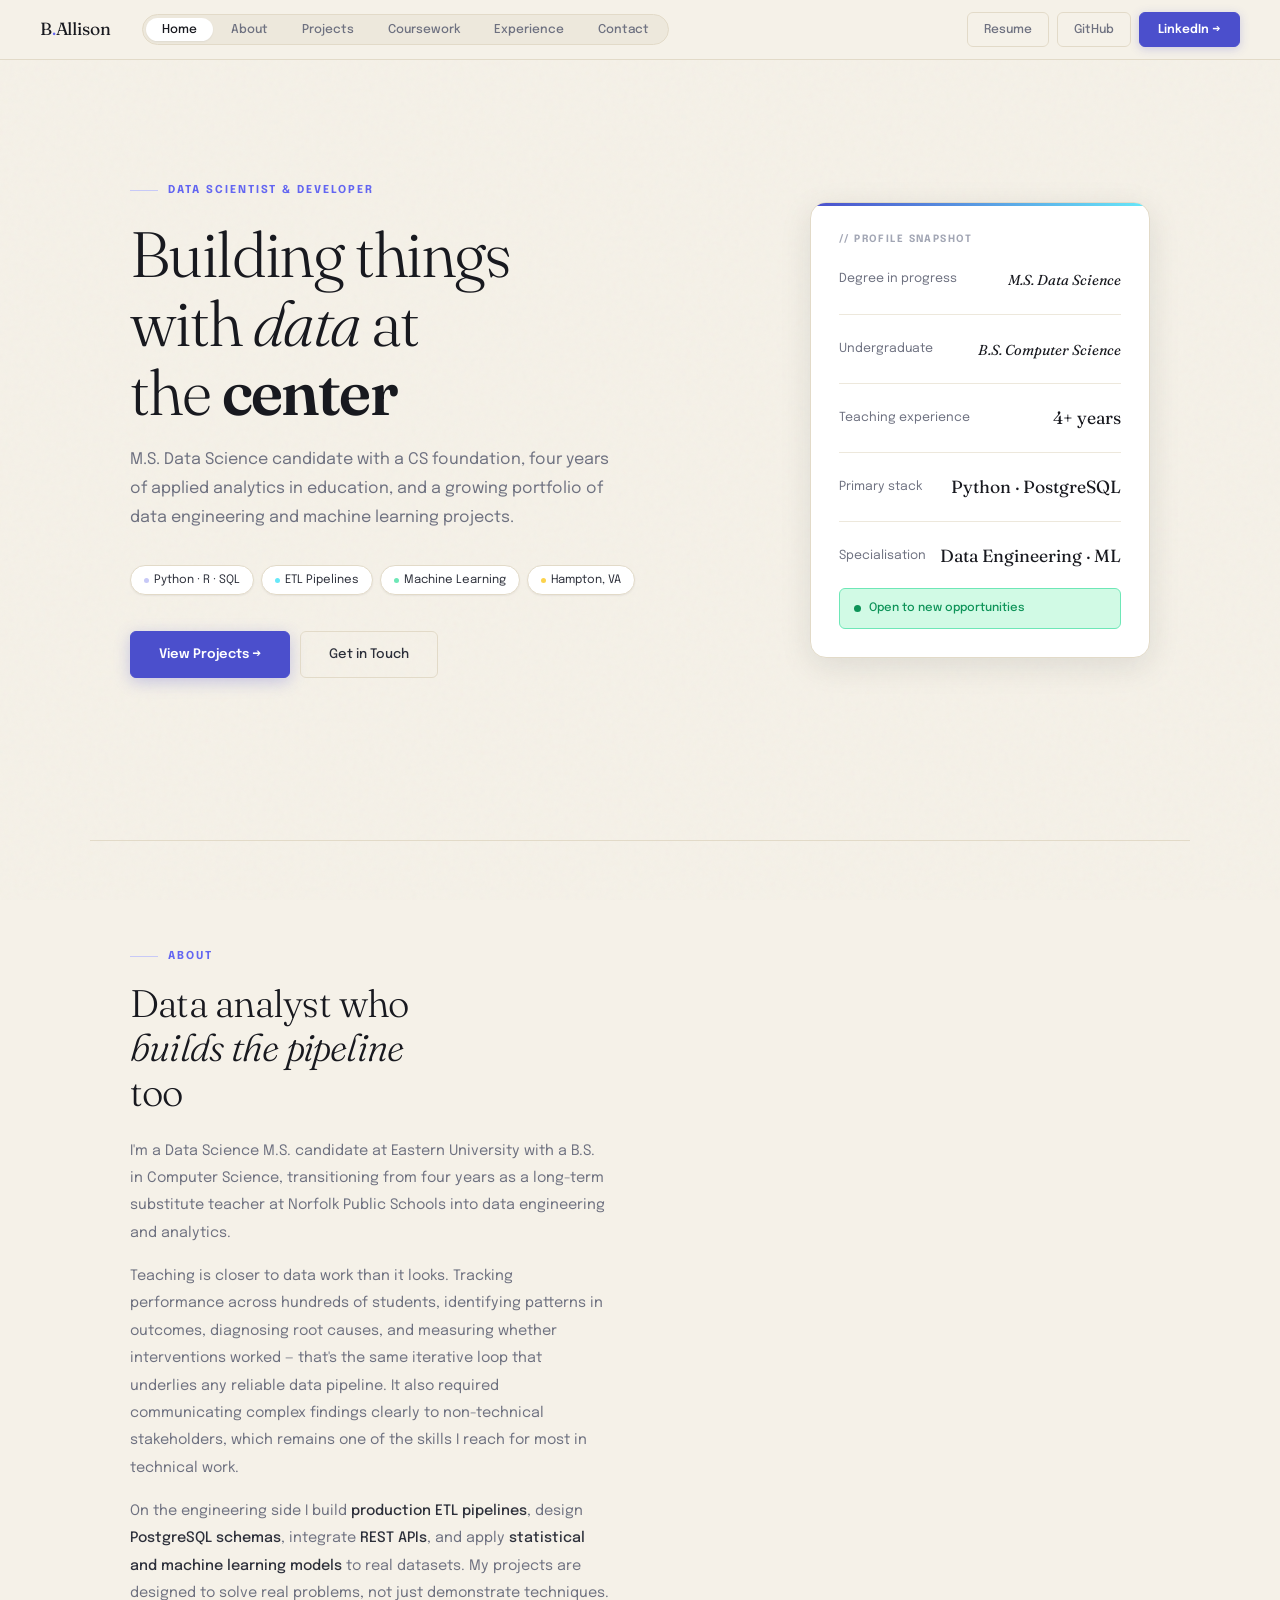
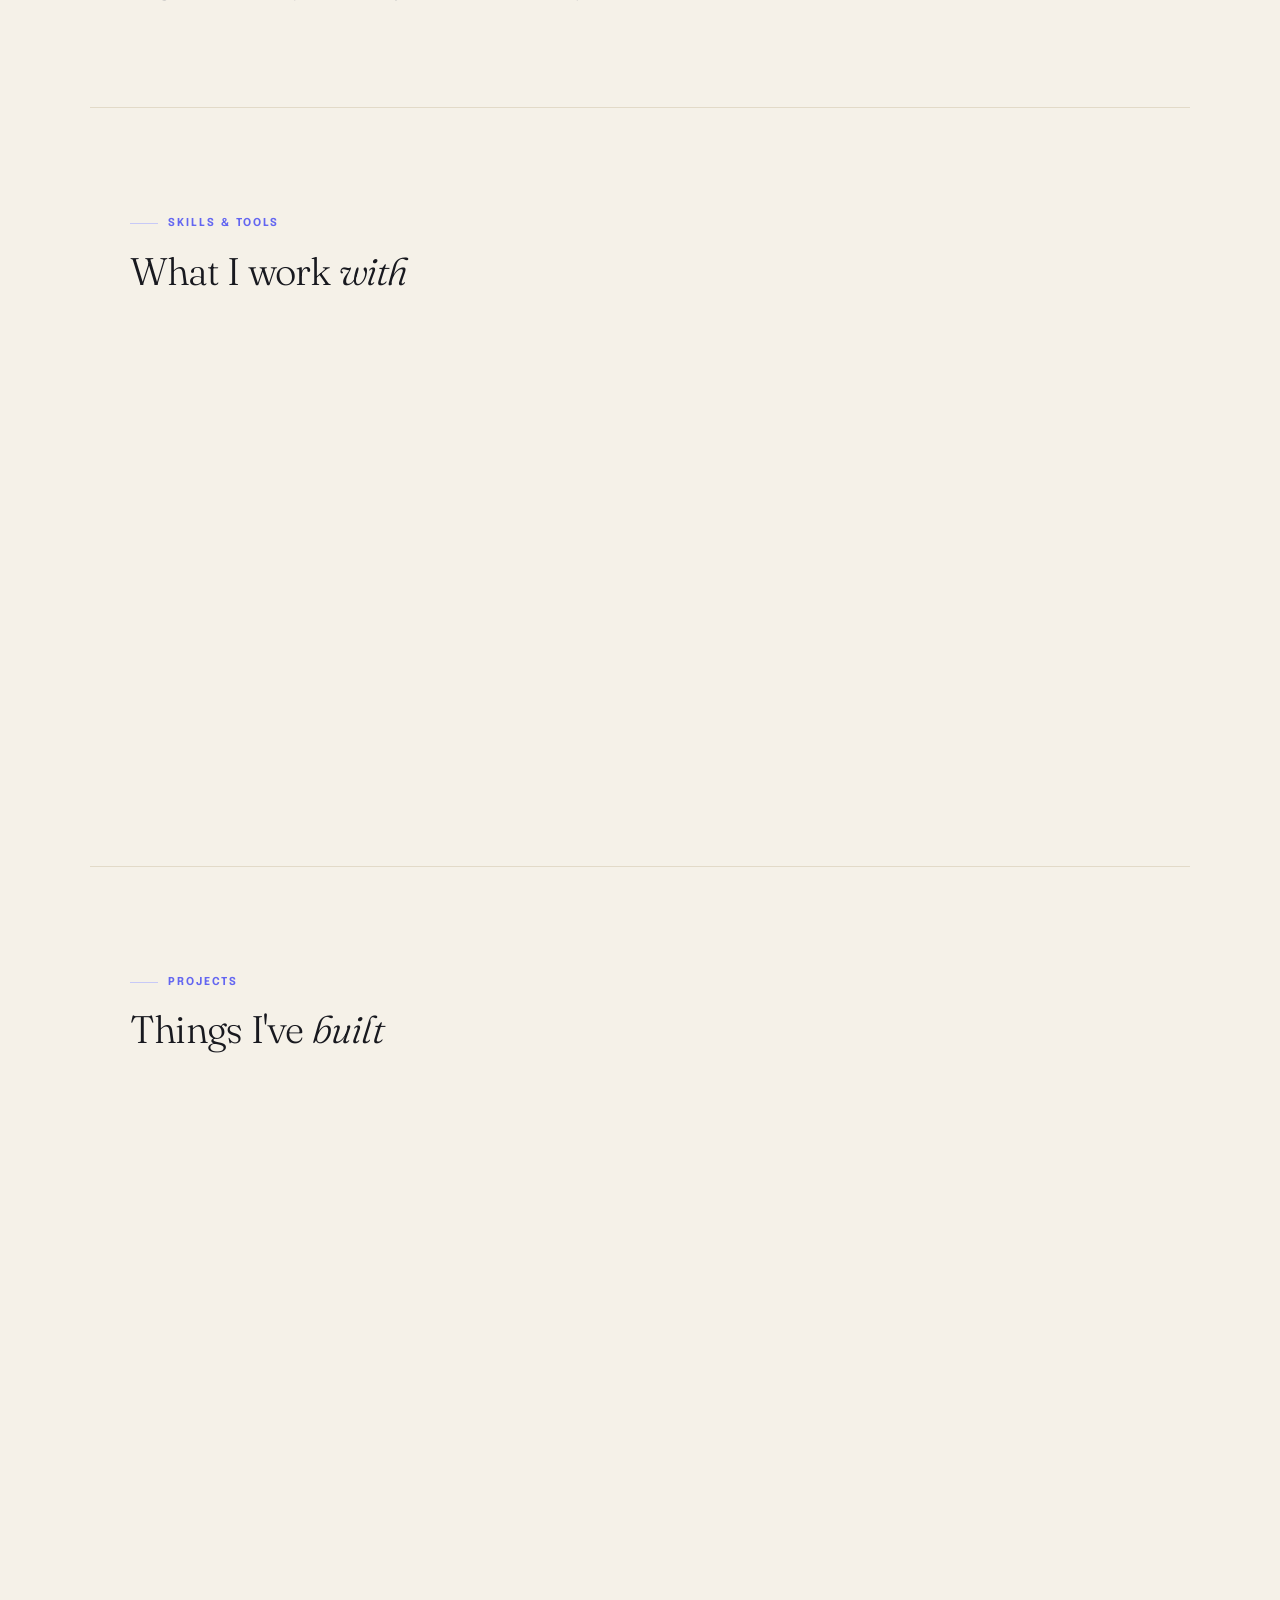
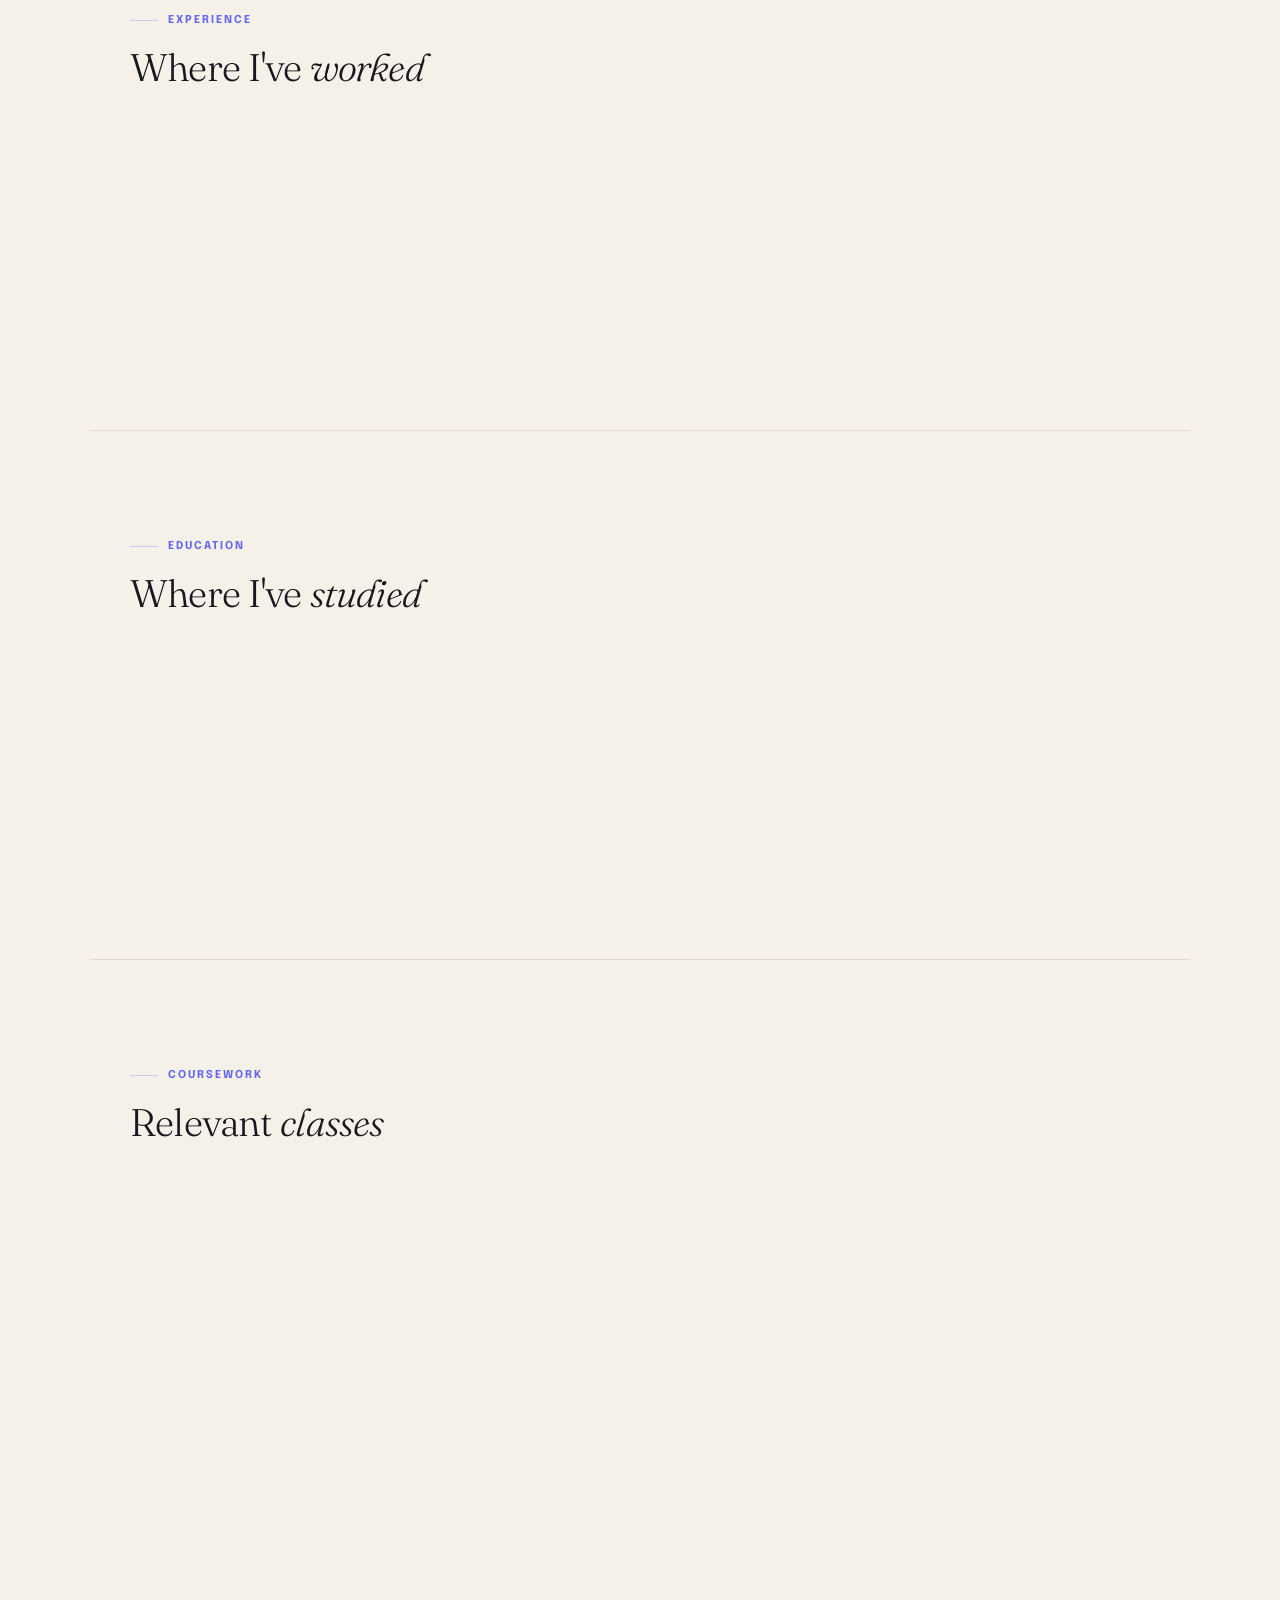
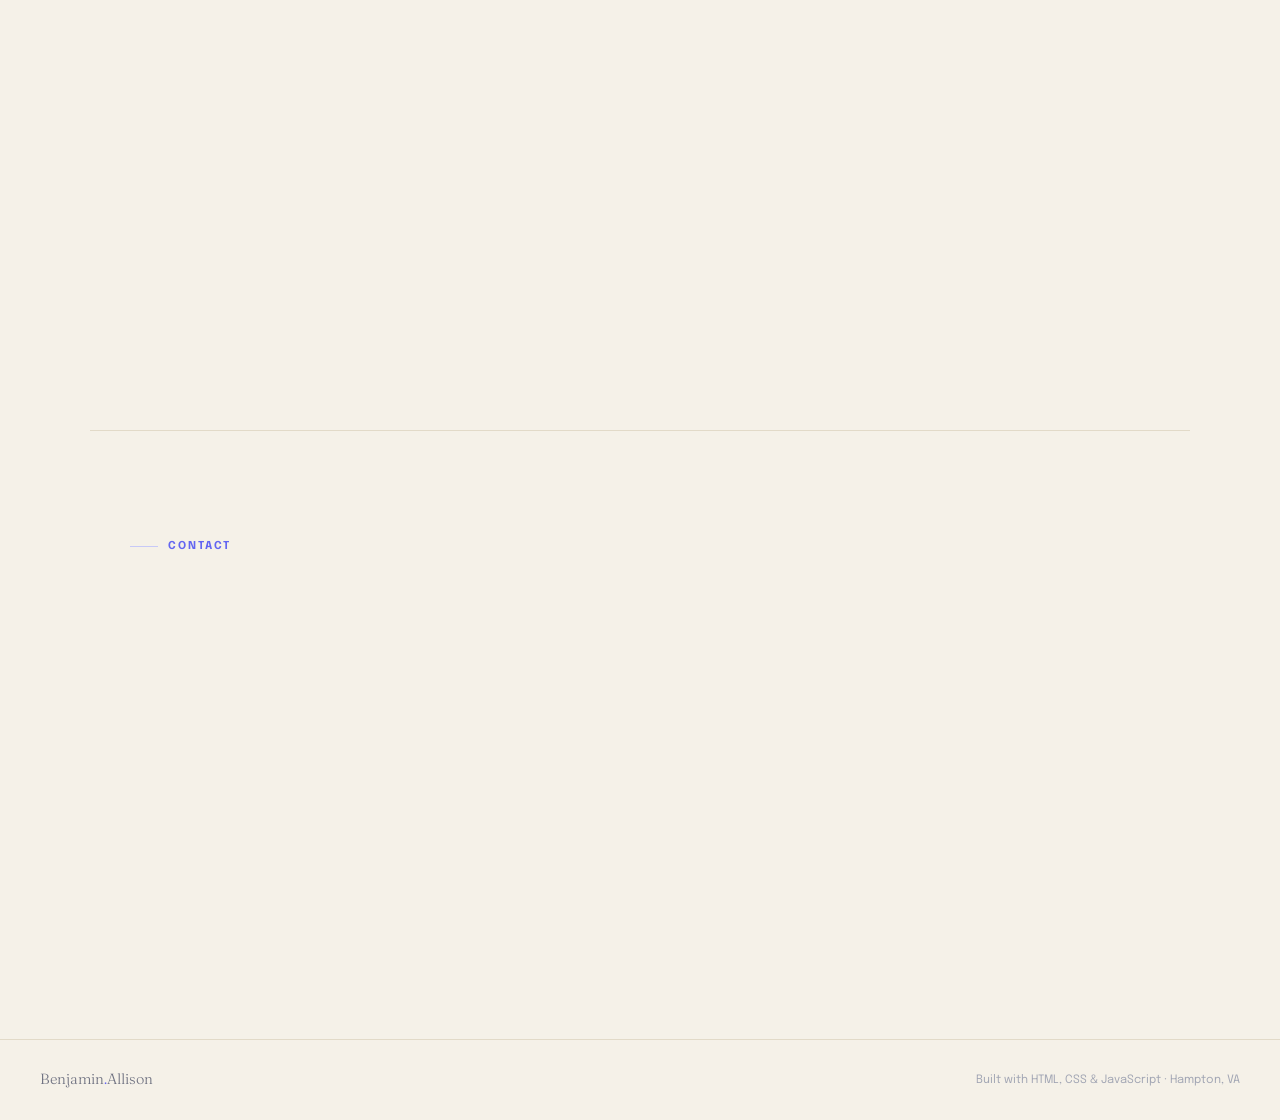
==== commit d66a8bdf: "Update course description in index.html" ====
--- a/index.html
+++ b/index.html
@@ -982,7 +982,7 @@
       <div class="course-card-body">
         <div class="course-code">CS 3306</div>
         <div class="course-name">Databases 2</div>
-        <p class="course-desc">Foundational computer science covering algorithm analysis, sorting and searching, trees, graphs, hash tables, and dynamic programming. Provides the theoretical basis for evaluating and designing efficient data pipelines and query strategies.</p>
+        <p class="course-desc">Server-side database management covering transaction control, security mechanisms, backup and recovery, and Transact-SQL programming. Applied SQL to manipulate data structures and solve business problems within the context of web-application development and emerging database technologies.</p>
       </div>
       <div class="course-card-footer">
         <div class="course-tools">
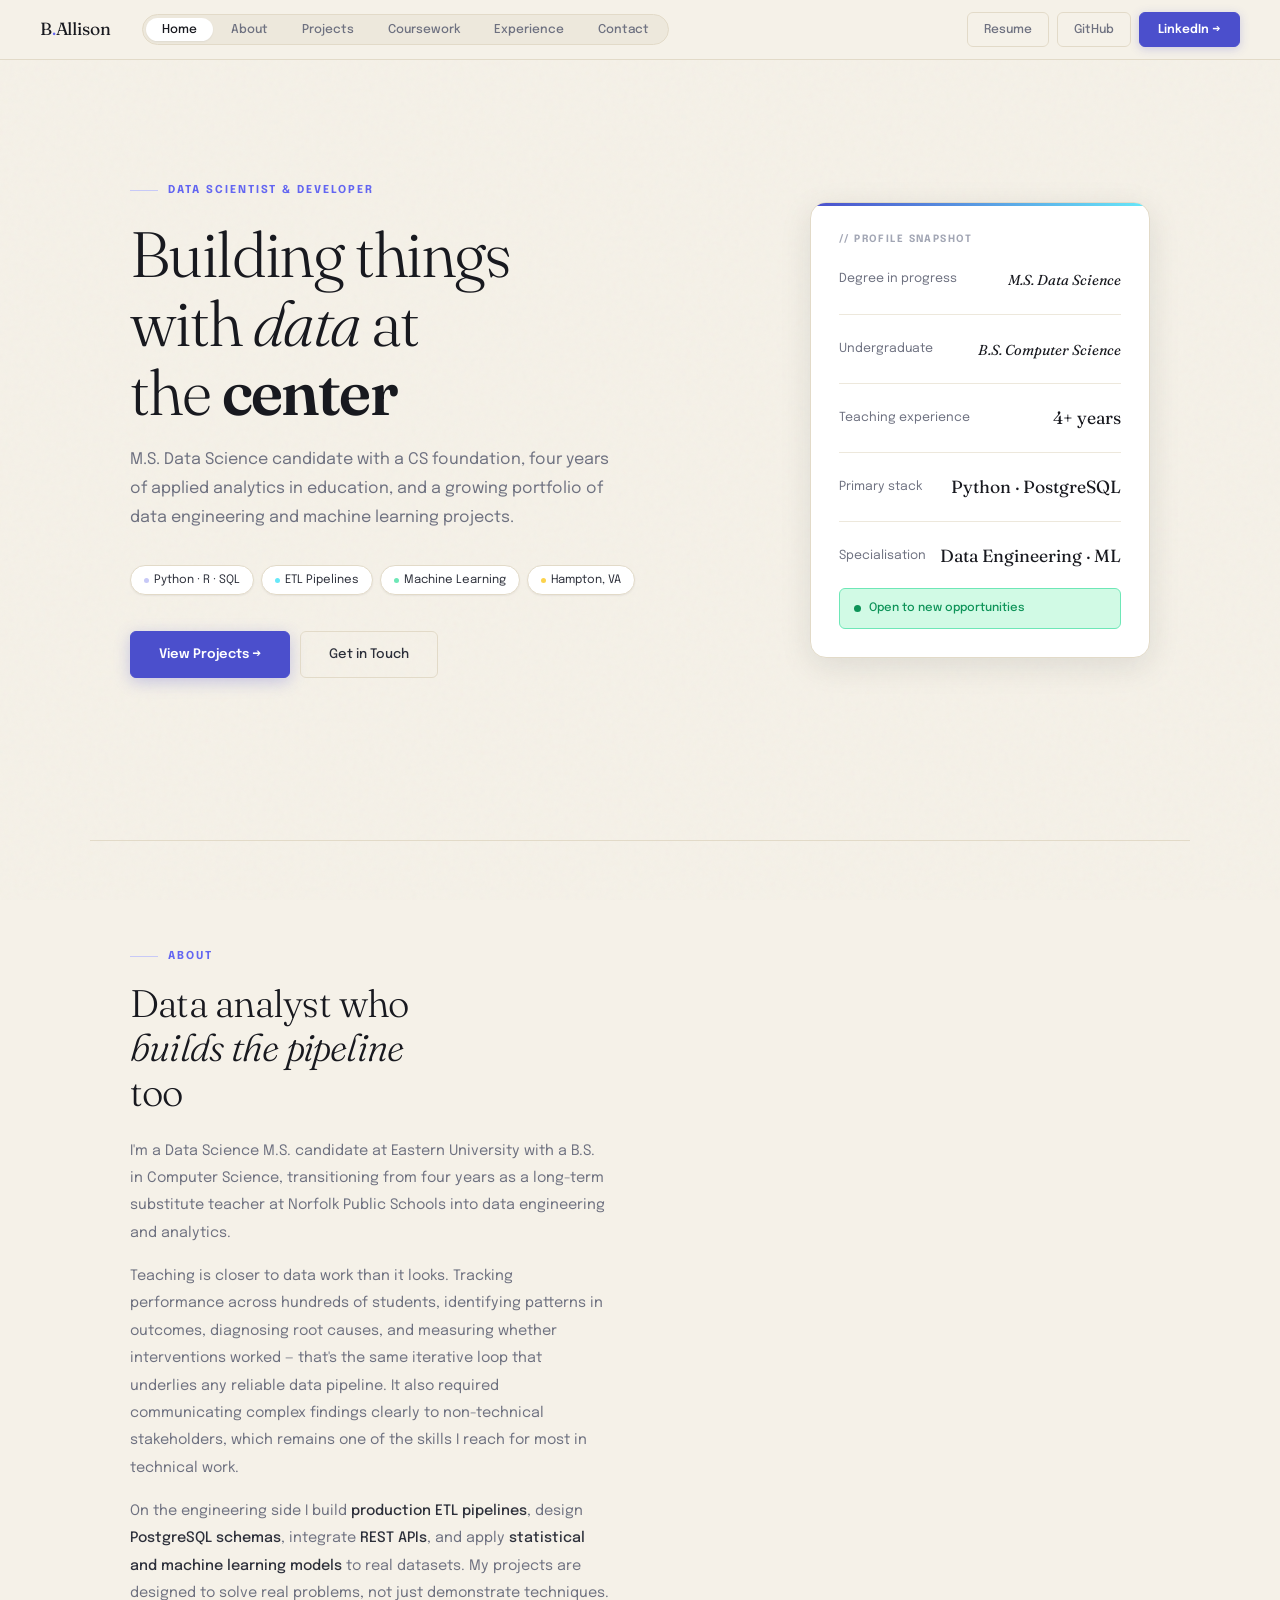
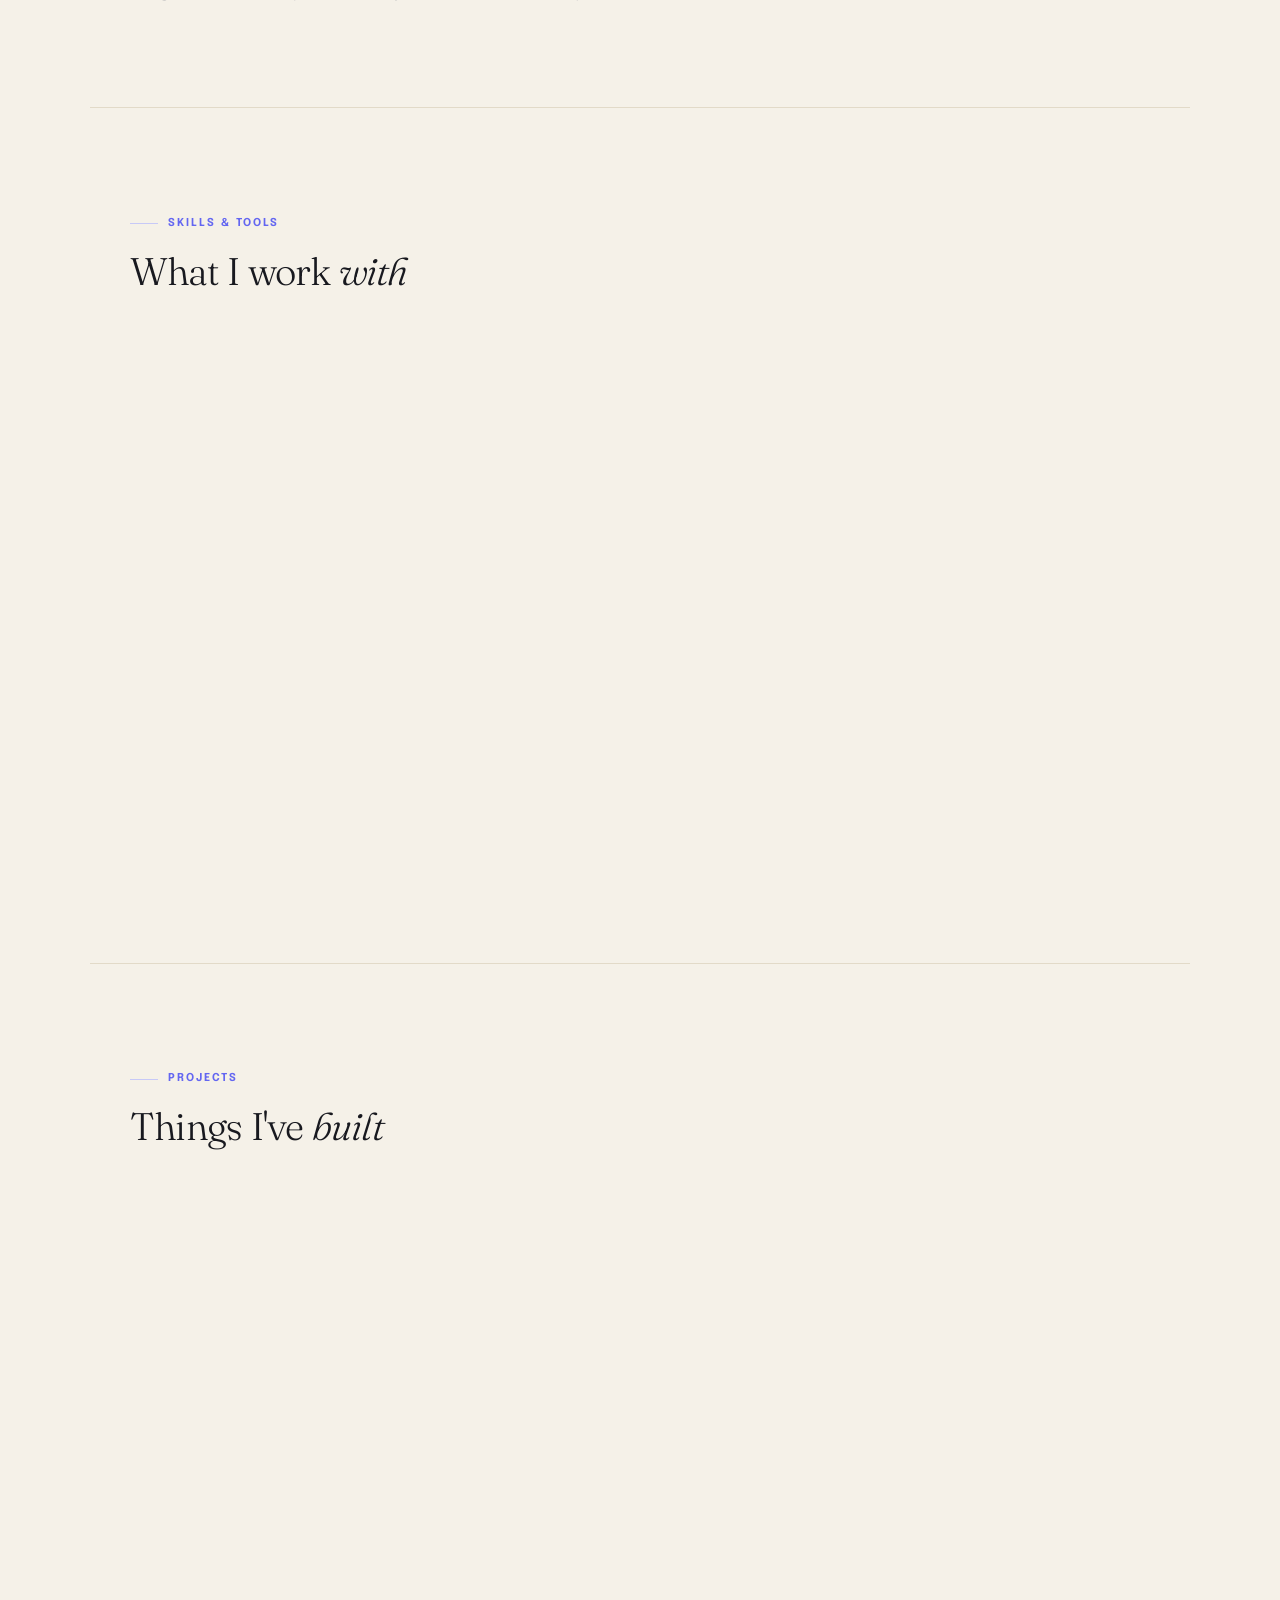
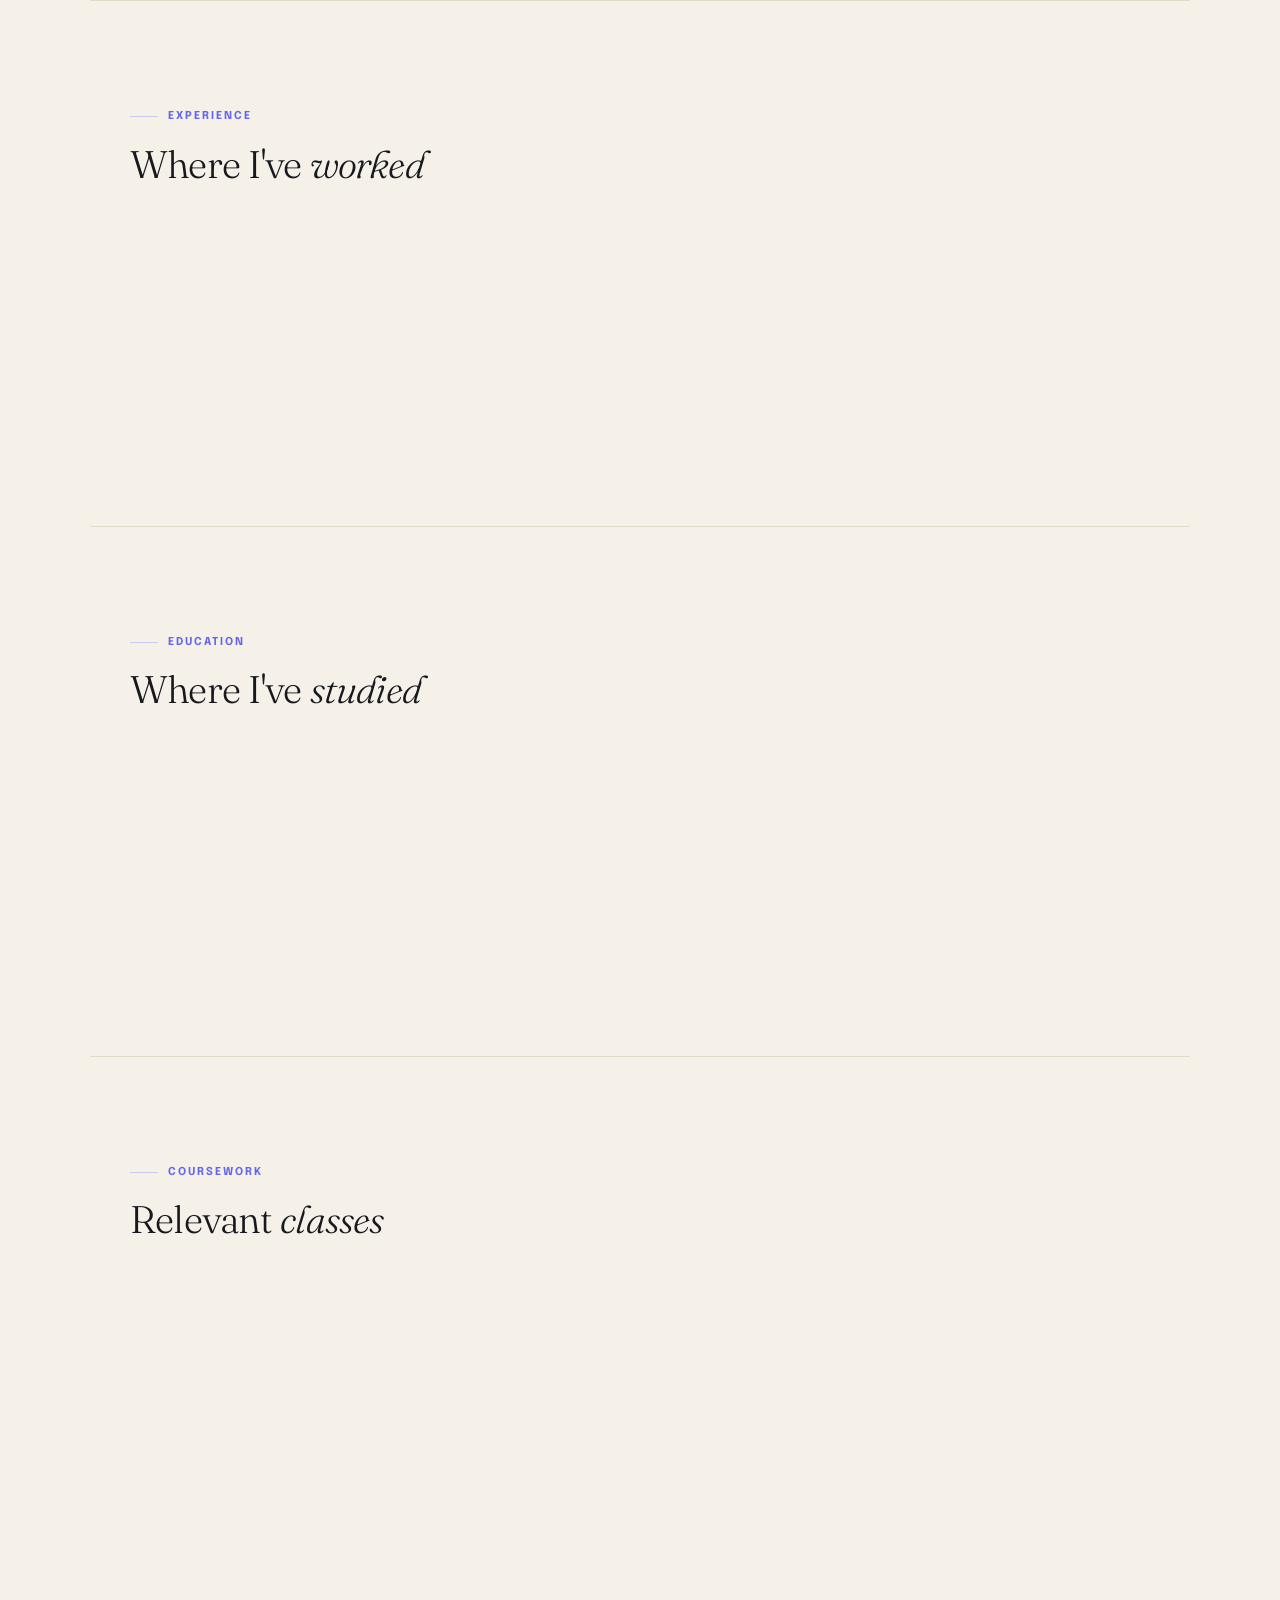
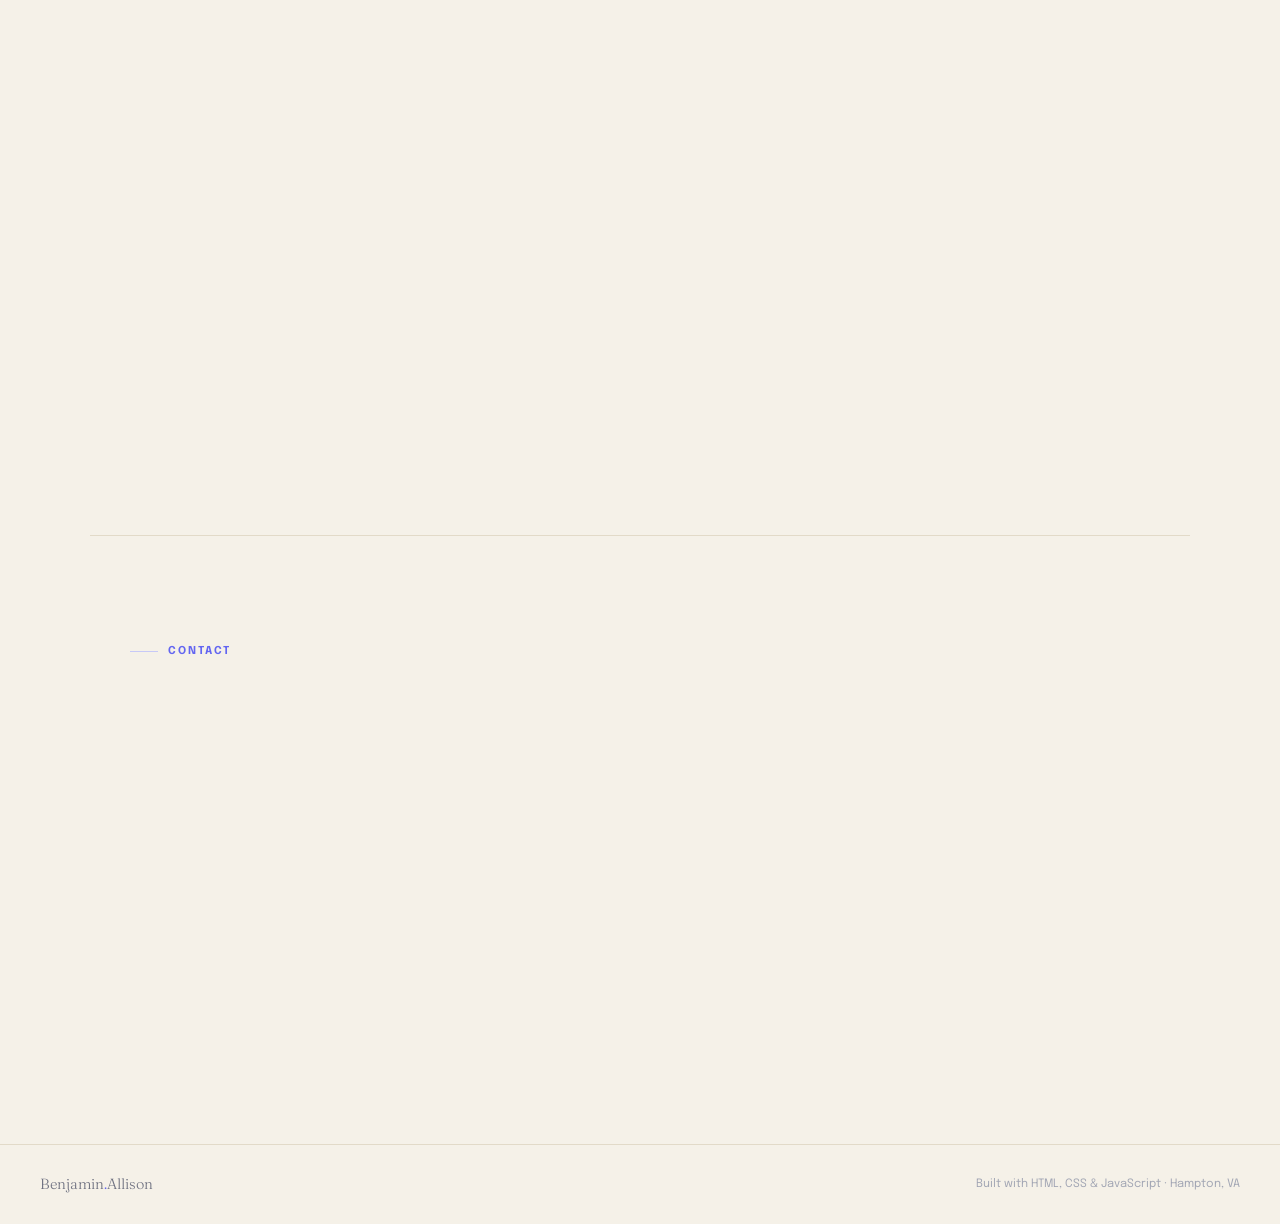
==== commit 22848573: "Updated Skills" ====
--- a/index.html
+++ b/index.html
@@ -647,7 +647,7 @@
       <div class="skill-tags">
         <span class="skill-tag teal">PostgreSQL</span>
         <span class="skill-tag teal">CTEs & Self-Joins</span>
-        <span class="skill-tag teal">Supabase</span>
+        <span class="skill-tag">Multi-Table Joins</span>
         <span class="skill-tag">REST APIs</span>
         <span class="skill-tag">asyncio Pipelines</span>
         <span class="skill-tag">pgvector</span>
@@ -665,12 +665,16 @@
         <span class="skill-tag">Matrix Factorization</span>
         <span class="skill-tag">K-Means Clustering</span>
         <span class="skill-tag">NDCG Evaluation</span>
+        <span class="skill-tag">Profitability Analysis</span>
+        <span class="skill-tag">Regional Trend Decomposition</span>
+        <span class="skill-tag">Market Entry Analysis</span>
+        <span class="skill-tag">Exploratory Data Analysis</span>
       </div>
     </div>
     <div class="skill-card reveal">
       <div class="skill-card-header">
         <div class="skill-card-icon icon-indigo">📊</div>
-        <span class="skill-card-title">Visualisation</span>
+        <span class="skill-card-title">Visualization</span>
       </div>
       <div class="skill-tags">
         <span class="skill-tag accent">Matplotlib · Plotly</span>
@@ -678,6 +682,9 @@
         <span class="skill-tag">Tableau</span>
         <span class="skill-tag">Quarto Notebooks</span>
         <span class="skill-tag">Jupyter</span>
+        <span class="skill-tag">KPI Dashboard Design</span>
+        <span class="skill-tag">Data Storytelling</span>
+        <span class="skill-tag">Narrative Visualization</span>
       </div>
     </div>
     <div class="skill-card reveal">
@@ -936,6 +943,9 @@
           <span class="course-tool">PostgreSQL</span>
           <span class="course-tool">CTEs</span>
           <span class="course-tool">pgAdmin</span>
+          <span class="course-tool">Satistical Operations</span>
+          <span class="course-tool">Regression</span>
+          <span class="course-tool">Data Cleaning</span>
         </div>
         <span class="course-status cs-done">Complete</span>
       </div>
@@ -972,6 +982,11 @@
       <div class="course-card-footer">
         <div class="course-tools">
           <span class="course-tool">Tableau</span>
+          <span class="course-tool">Exploratory Data Analysis</span>
+          <span class="course-tool">KPI dashboard design</span>
+          <span class="course-tool">Data storytelling and narrative visualization</span>
+          <span class="course-tool">Excel</span>
+          <span class="course-tool">Interactive Dashboards</span>
         </div>
         <span class="course-status cs-done">Complete</span>
       </div>
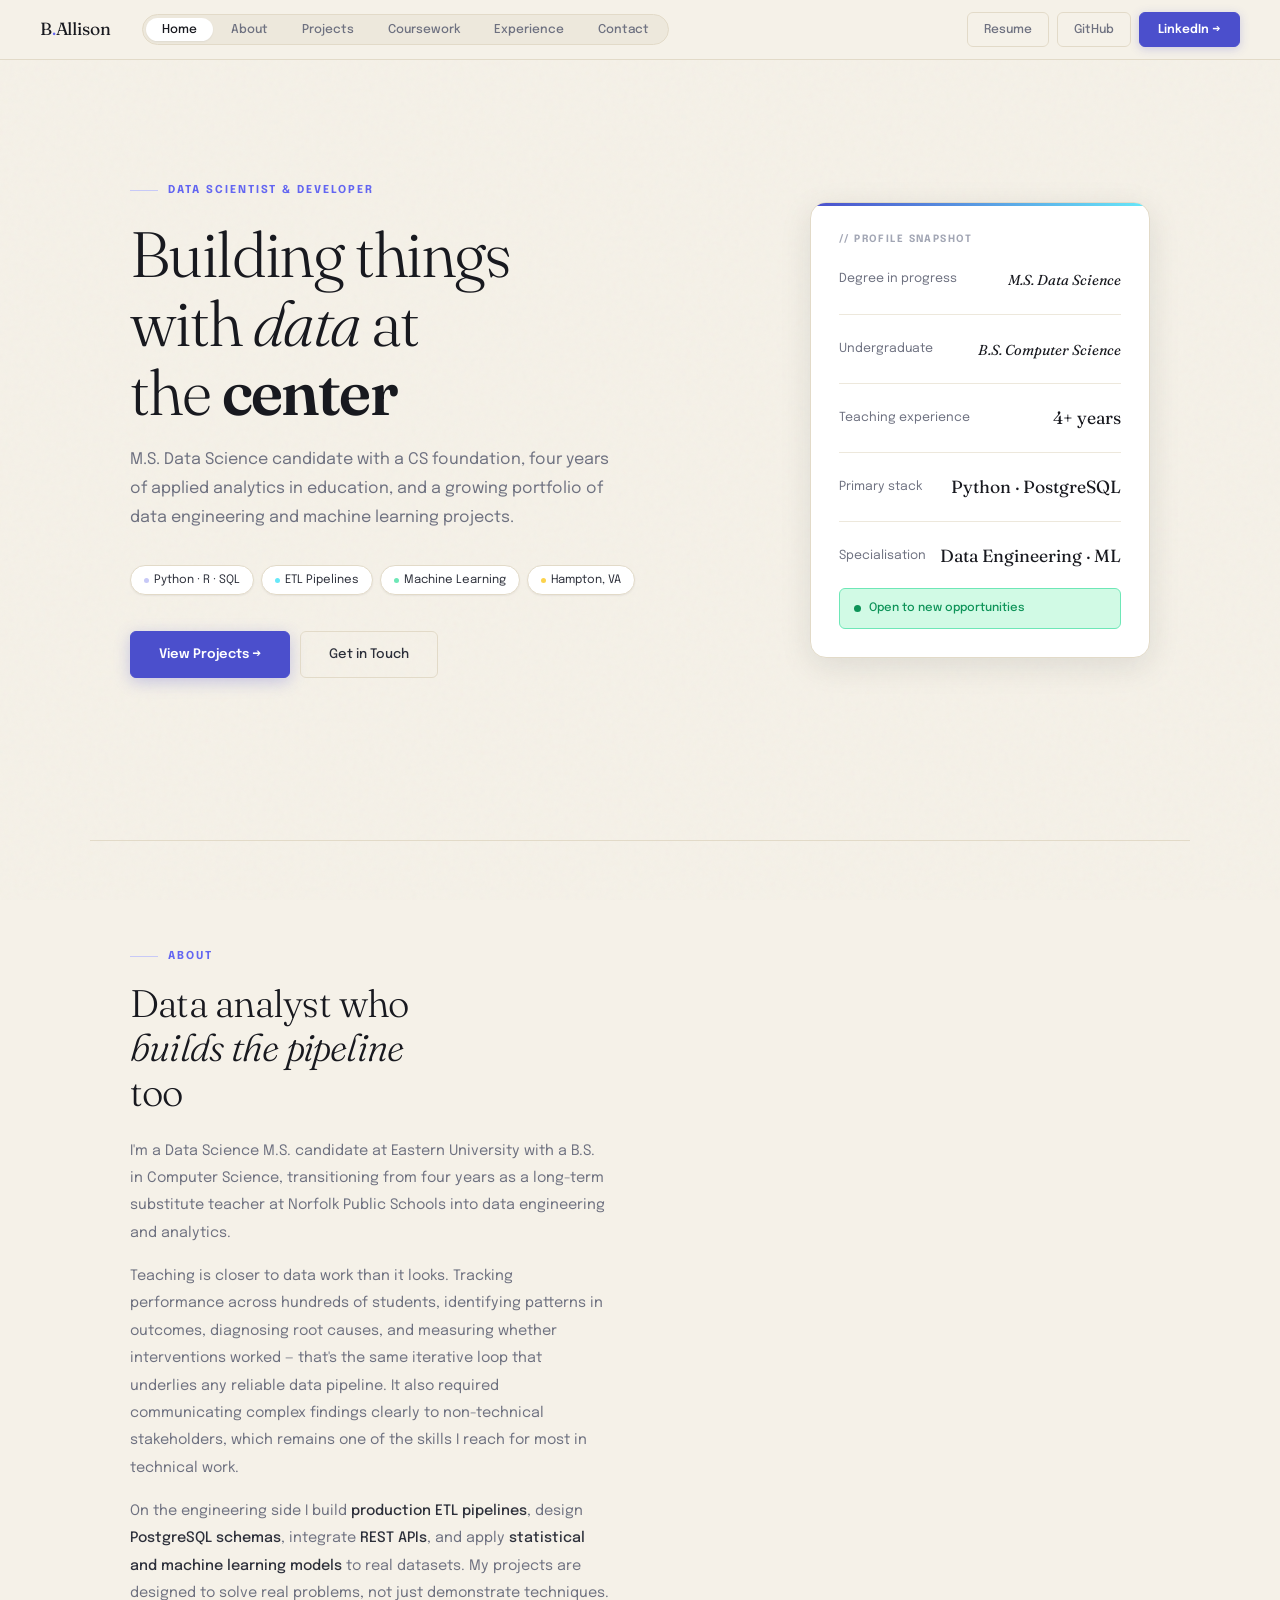
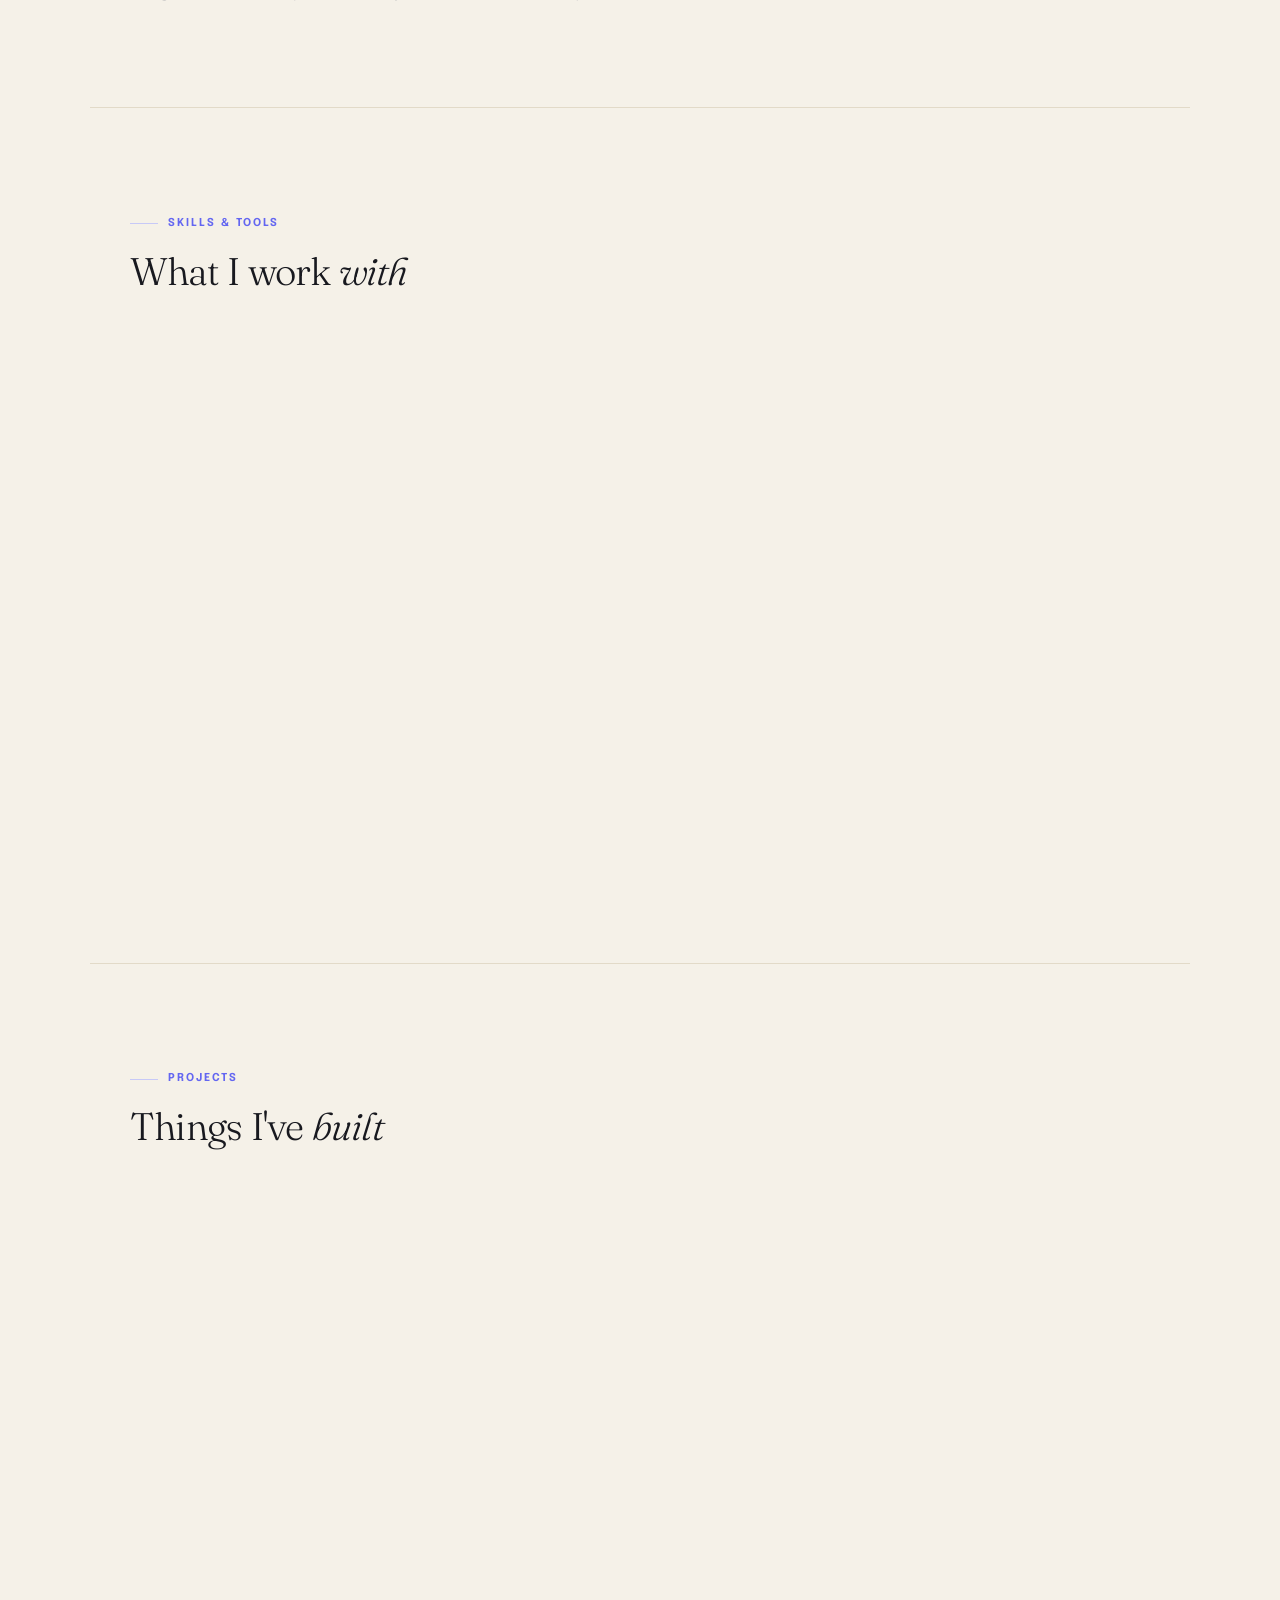
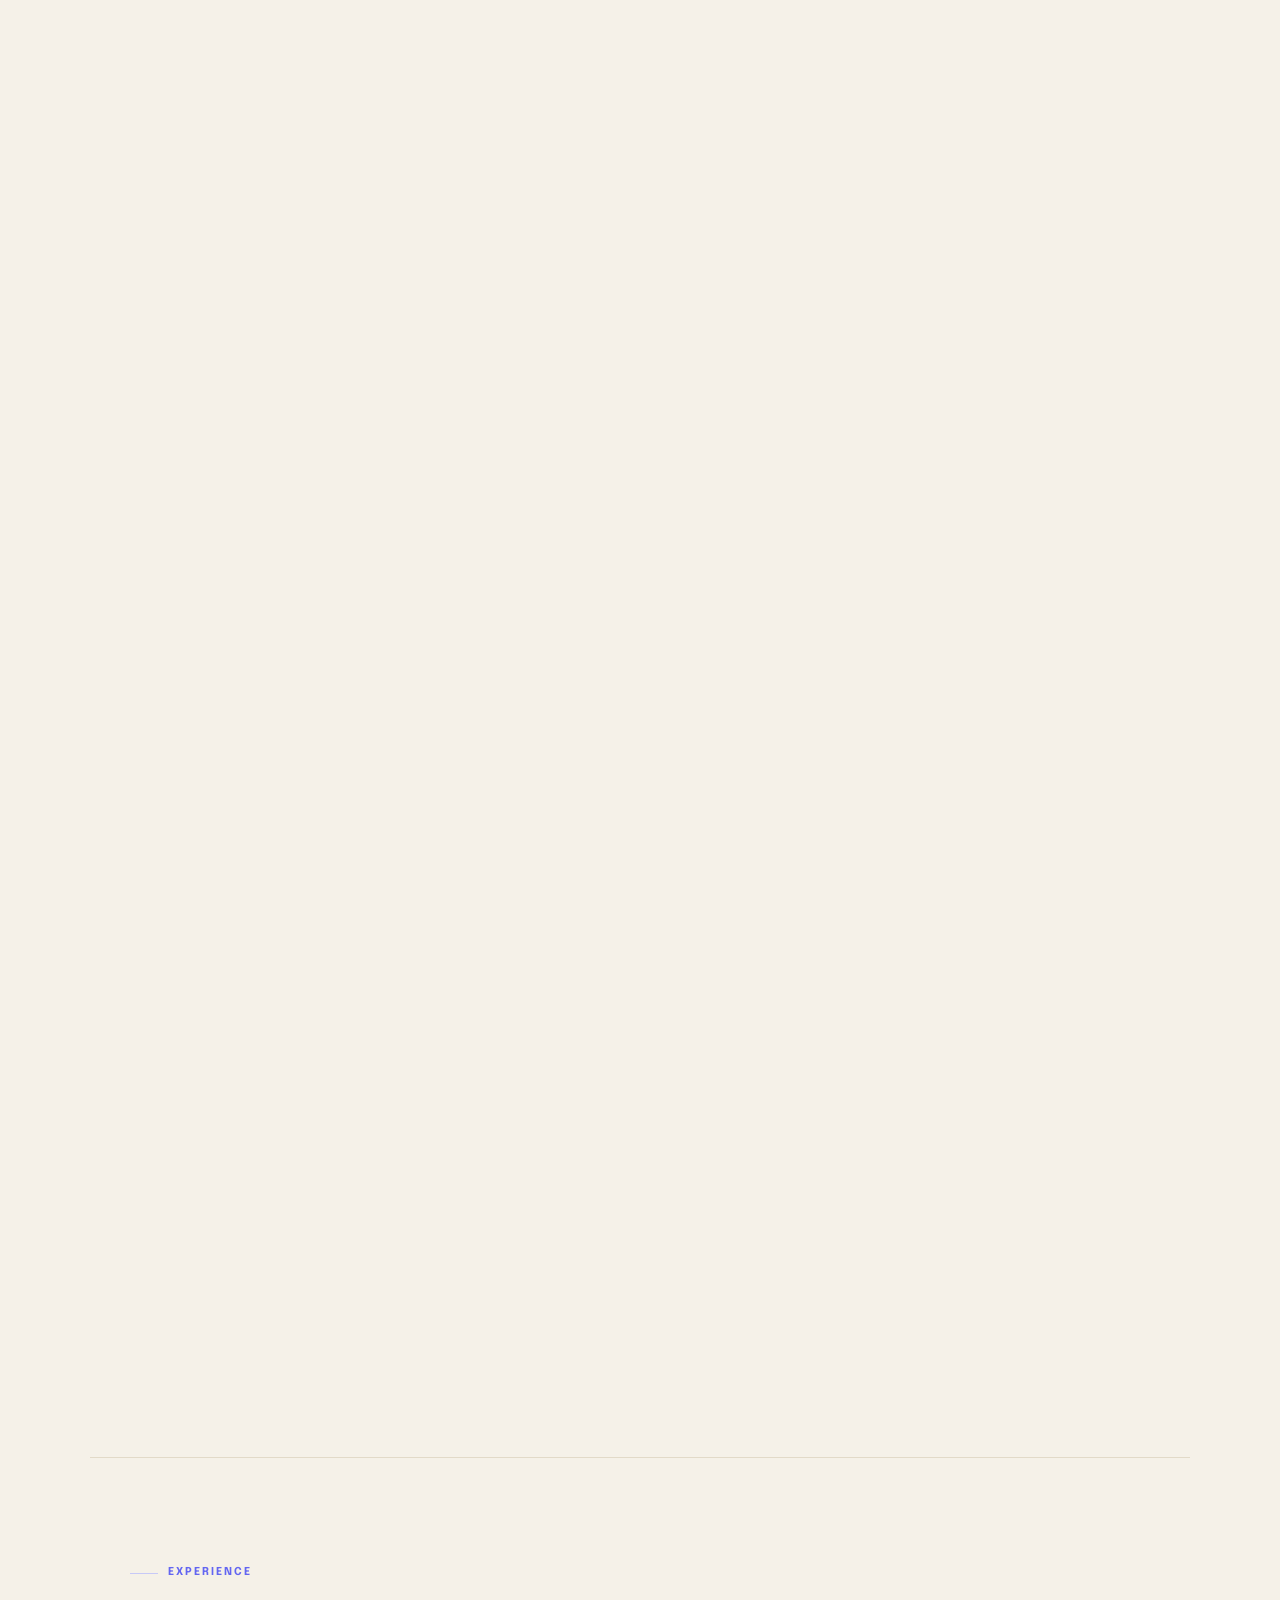
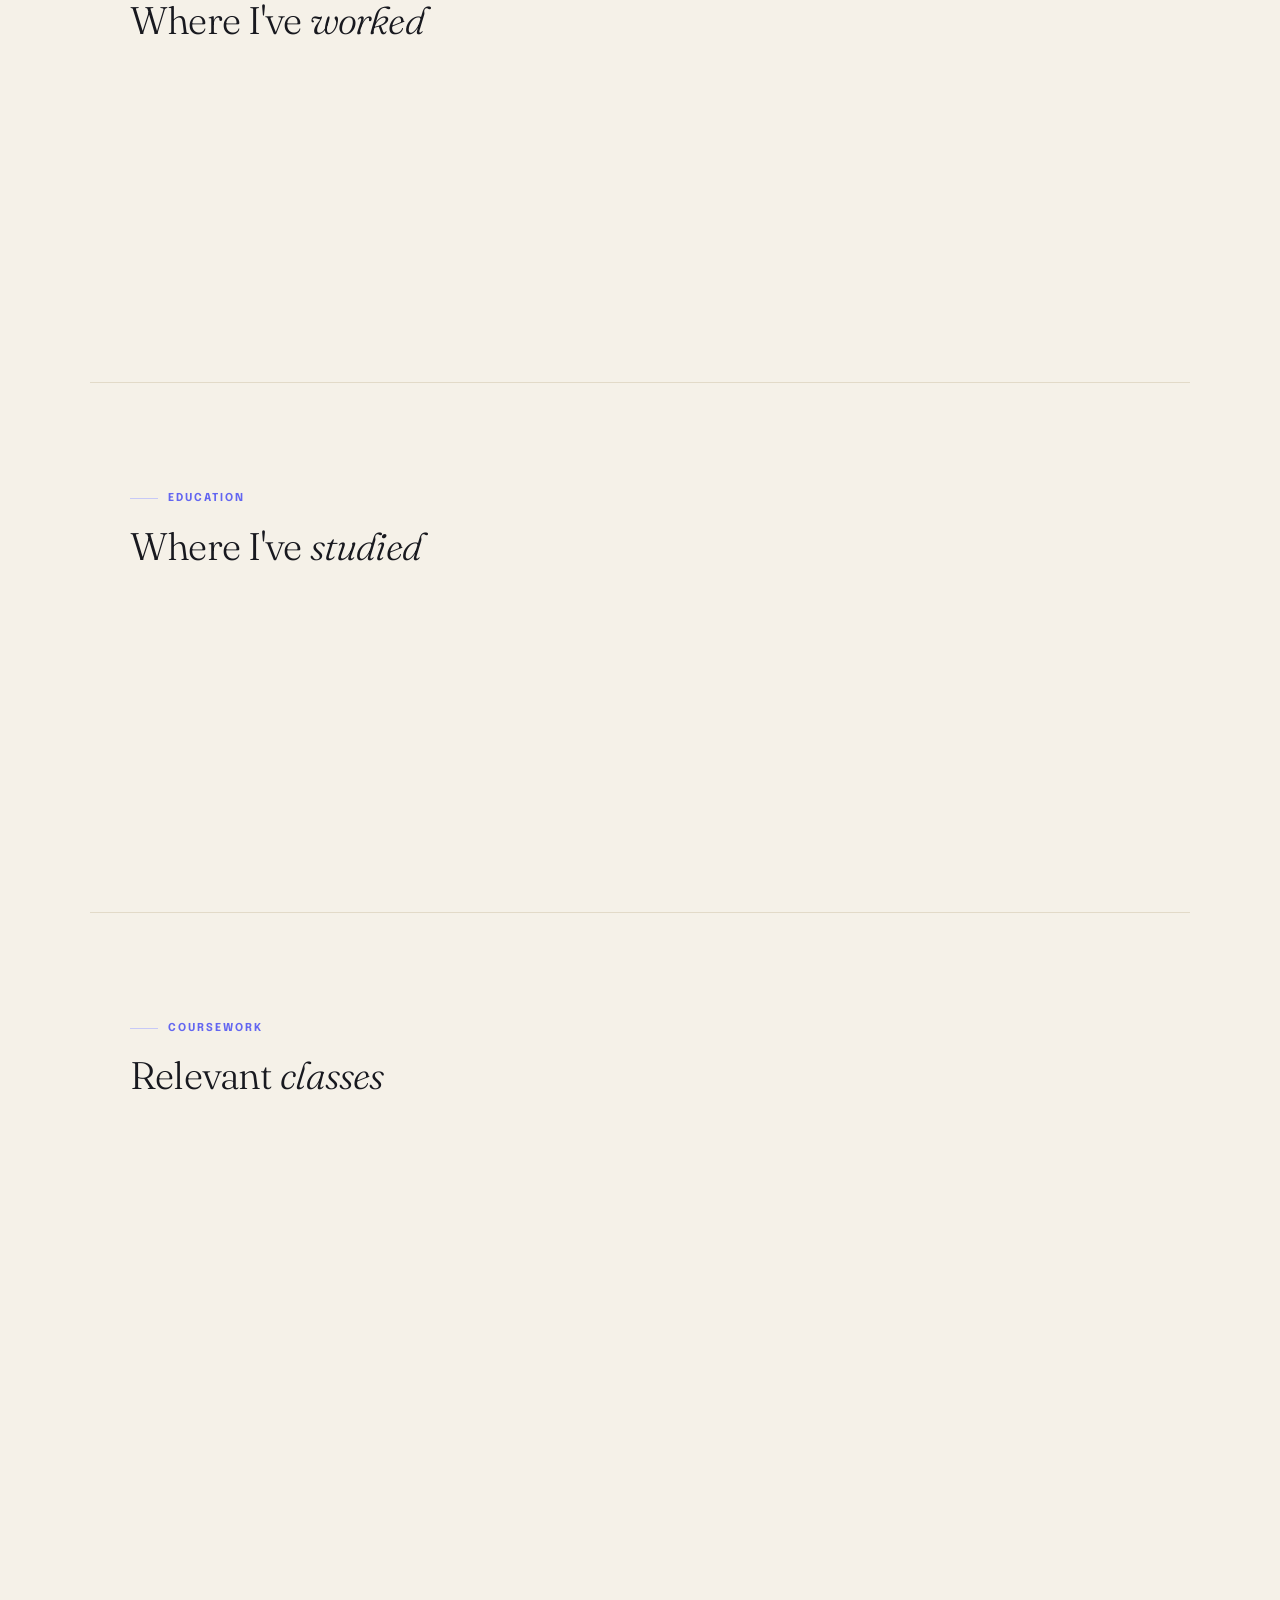
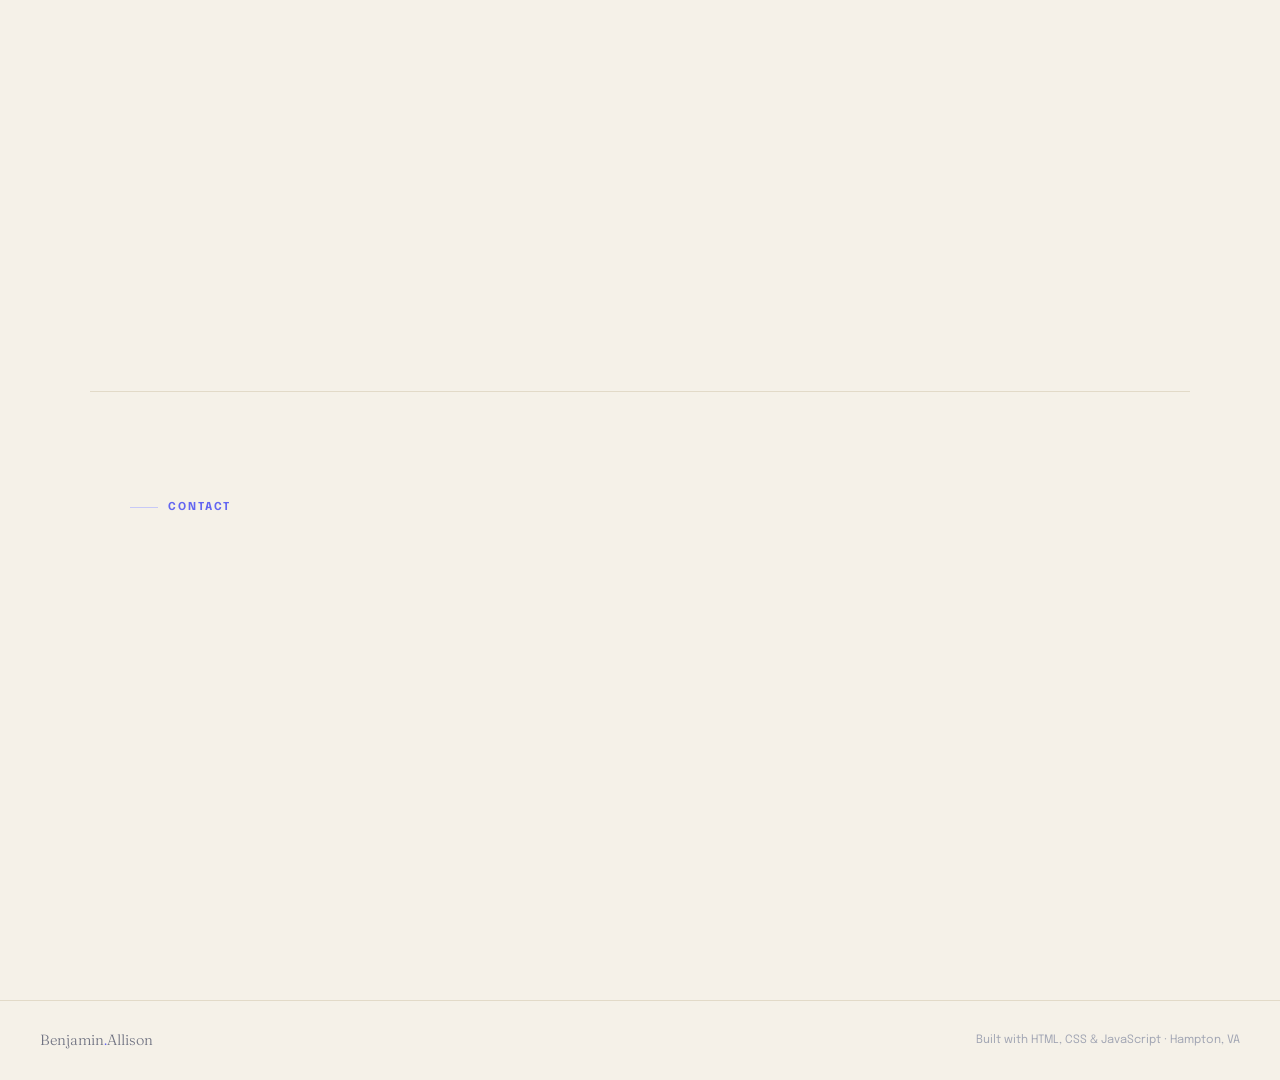
==== commit 1114dba3: "Updated Project" ====
--- a/index.html
+++ b/index.html
@@ -749,55 +749,67 @@
       </div>
     </div>
 
-    <!-- WYoming -->
-    <div class="project-card featured reveal">
-      <div class="project-bar bar-indigo"></div>
-      <div class="featured-grid">
-        <div class="featured-left">
-          <div class="project-type">Data Analytics · Data Visualization</div>
-          <div class="project-name">DTSC-600 Breaking into Wyoming <em>A Tableau Sales Analytics Project</em></div>
-          <p class="project-desc">
-            <em>The Problem</em><br>
-A fictitious U.S. regional retailer had no presence in Wyoming. My task was to act as an internal analyst and build a data-driven case for whether and how the company should enter that market — from identifying the right product category to recommending which salespeople to deploy.<br>
-<em>The Data</em><br>
-I worked with a multi-table Excel dataset (Regional Sales) containing nearly 8,000 sales orders, joined across four sheets: Sales Orders, Store Locations, Sales Team, and Product Categories. I connected these in Tableau via left joins and built a packaged extract (.twbx) for a stable, reproducible workbook.<br>
-<em>Technical Elements</em><br>
-The workbook includes bar, line, area, stacked bar, bullet, treemap, pie, histogram, box-and-whisker, scatterplot, map, and dual-axis chart types. I used calculated fields for metrics like Profit Per Person, Running Profits, Profit Markup Percent, and Above Average Flag; LOD expressions for state-level profit aggregations; and table calculations for rankings and running totals. Three parameters enabled dashboard interactivity, and filters allowed users to drill into specific states, categories, and sales channels.
-
-          </p>
-        </div>
-        <div class="featured-right">
-          <div class="project-type"></div>
-          <div class="project-name"><em>The Analysis</em></div>
-          <p class="project-desc">
-            The story I built follows a deliberate investigative arc:
-
-Why Wyoming? With zero current stores there, I first confirmed that in-store sales channels generate nearly $4M more in profit than online, making a physical location worth pursuing.
-Scoping the neighbors. I filtered the dataset to Wyoming's six bordering states and confirmed consistent year-over-year profit growth in the region.
-Category selection. Using a dynamic Top N parameter, I identified Photo Tech, Pool Accessories, and Tech Accessories as the top three profit categories across neighboring states. After flagging South Dakota and Idaho as declining markets and removing them from the candidate pool, Tech Accessories and Outdoor Furniture emerged as the strongest options.
-Profit per capita vs. total profit. A scatterplot comparing profit-per-capita against total profit revealed that Tech Accessories maintains strong demand even in low-population markets — a key signal for Wyoming's sparse demographics.<br>
-<em>The recommendation</em> <br>
-Tech Accessories was identified as the primary category, with Jenny Hawkins and Carl Nguyen recommended as the initial sales team based on their per-order profit performance in that category.<br>
-
-          </p>
-        </div>
-      </div>
-      <div class="featured-bottom">
-        <div class="project-stack">
-          <span class="stack-tag">Tableau</span>
-          <span class="stack-tag">Excel</span>
-          <span class="stack-tag">KPI dashboard design</span>
-          <span class="stack-tag">Exploratory data analysis </span>
-
-        </div>
-        <div style="display:flex;align-items:center;gap:12px;flex-shrink:0">
-          <span class="project-status status-request">Code on request</span>
-          <span style="font-size:0.73rem;color:var(--muted2)">Academic work</span>
-        </div>
-      </div>
-    </div>
-
-
+   <!-- Wyoming -->
+<div class="project-card featured reveal">
+  <div class="project-bar bar-indigo"></div>
+  <div class="featured-grid">
+    <div class="featured-left">
+      <div class="project-type">Data Analytics · Information Visualization</div>
+      <div class="project-name">Breaking into Wyoming</div>
+      <p class="project-desc">
+        Acting as an internal analyst for a fictitious U.S. regional retailer, I built a data-driven market entry case for Wyoming — the company's only state with zero stores. Starting from ~8,000 sales orders joined across four tables (Sales Orders, Store Locations, Sales Team, Product Categories), I worked through a structured investigative arc: confirm the business case for physical presence, scope the neighboring market, identify the right product category, and recommend a sales team.
+      </p>
+      <div style="margin-top:14px;display:flex;flex-direction:column;gap:7px">
+        <div style="font-size:0.63rem;font-weight:700;letter-spacing:0.14em;text-transform:uppercase;color:var(--muted2);margin-bottom:2px">Technical elements</div>
+        <div style="font-size:0.76rem;color:var(--muted);line-height:1.6">
+          17 worksheets · 2 dashboards · 12+ chart types including dual-axis, bullet, treemap, box-and-whisker, scatterplot, and map
+        </div>
+        <div style="font-size:0.76rem;color:var(--muted);line-height:1.6">
+          Calculated fields: Profit Per Person, Running Profits, Profit Markup Percent, Above Average Flag — plus LOD expressions for state-level aggregations and table calculations for rankings
+        </div>
+        <div style="font-size:0.76rem;color:var(--muted);line-height:1.6">
+          3 parameters (Top N, Profit Markup, Order Profit) driving dynamic dashboard interactivity
+        </div>
+      </div>
+    </div>
+    <div class="featured-right">
+      <div class="project-type">Key findings</div>
+      <div class="project-name">The Analysis</div>
+      <div style="display:flex;flex-direction:column;gap:10px;margin-top:4px">
+        <div style="font-size:0.8rem;color:var(--muted);line-height:1.65;padding-left:12px;border-left:2px solid var(--parchment)">
+          <strong style="color:var(--ink2);display:block;margin-bottom:2px">In-store vs. online</strong>
+          Physical locations generate nearly $4M more in profit than online — establishing the case for a Wyoming store.
+        </div>
+        <div style="font-size:0.8rem;color:var(--muted);line-height:1.65;padding-left:12px;border-left:2px solid var(--parchment)">
+          <strong style="color:var(--ink2);display:block;margin-bottom:2px">Regional health</strong>
+          Wyoming's six bordering states showed consistent year-over-year profit growth, confirming a viable regional market.
+        </div>
+        <div style="font-size:0.8rem;color:var(--muted);line-height:1.65;padding-left:12px;border-left:2px solid var(--parchment)">
+          <strong style="color:var(--ink2);display:block;margin-bottom:2px">Category selection</strong>
+          After removing South Dakota and Idaho as declining markets, Tech Accessories emerged as the strongest category — maintaining high profit-per-capita even in low-population states, a critical signal for Wyoming's demographics.
+        </div>
+        <div style="font-size:0.8rem;color:var(--muted);line-height:1.65;padding-left:12px;border-left:2px solid var(--parchment)">
+          <strong style="color:var(--ink2);display:block;margin-bottom:2px">Recommendation</strong>
+          Launch Tech Accessories in Wyoming with Jenny Hawkins and Carl Nguyen as the initial sales team, selected for their per-order profit performance in that category.
+        </div>
+      </div>
+    </div>
+  </div>
+  <div class="featured-bottom">
+    <div class="project-stack">
+      <span class="stack-tag">Tableau</span>
+      <span class="stack-tag">Excel</span>
+      <span class="stack-tag">LOD Expressions</span>
+      <span class="stack-tag">Calculated Fields</span>
+      <span class="stack-tag">KPI Dashboard</span>
+      <span class="stack-tag">Exploratory Analysis</span>
+    </div>
+    <div style="display:flex;align-items:center;gap:12px;flex-shrink:0">
+      <span class="project-status status-request">Available on Request</span>
+      <span style="font-size:0.73rem;color:var(--muted2)">Academic work</span>
+    </div>
+  </div>
+</div>
     <!-- StateMatch -->
     <div class="project-card reveal">
       <div class="project-bar bar-teal"></div>
